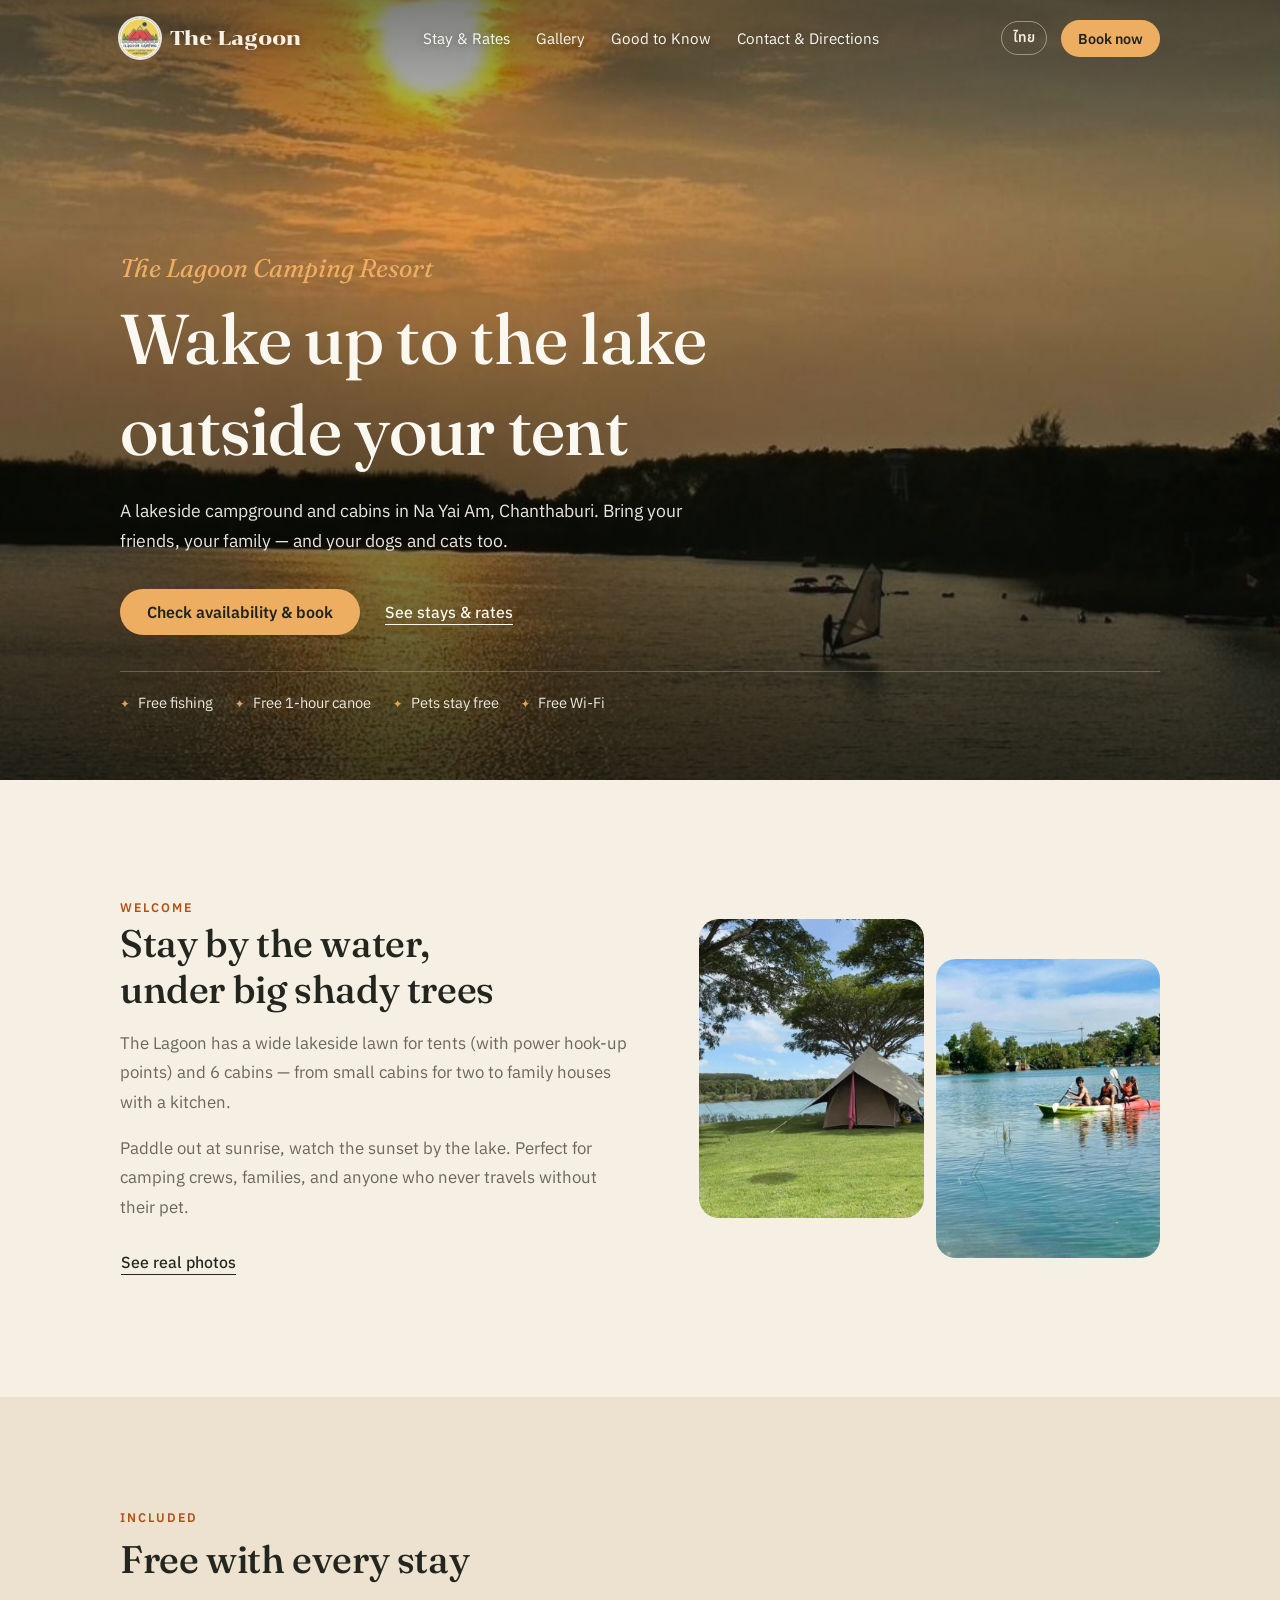
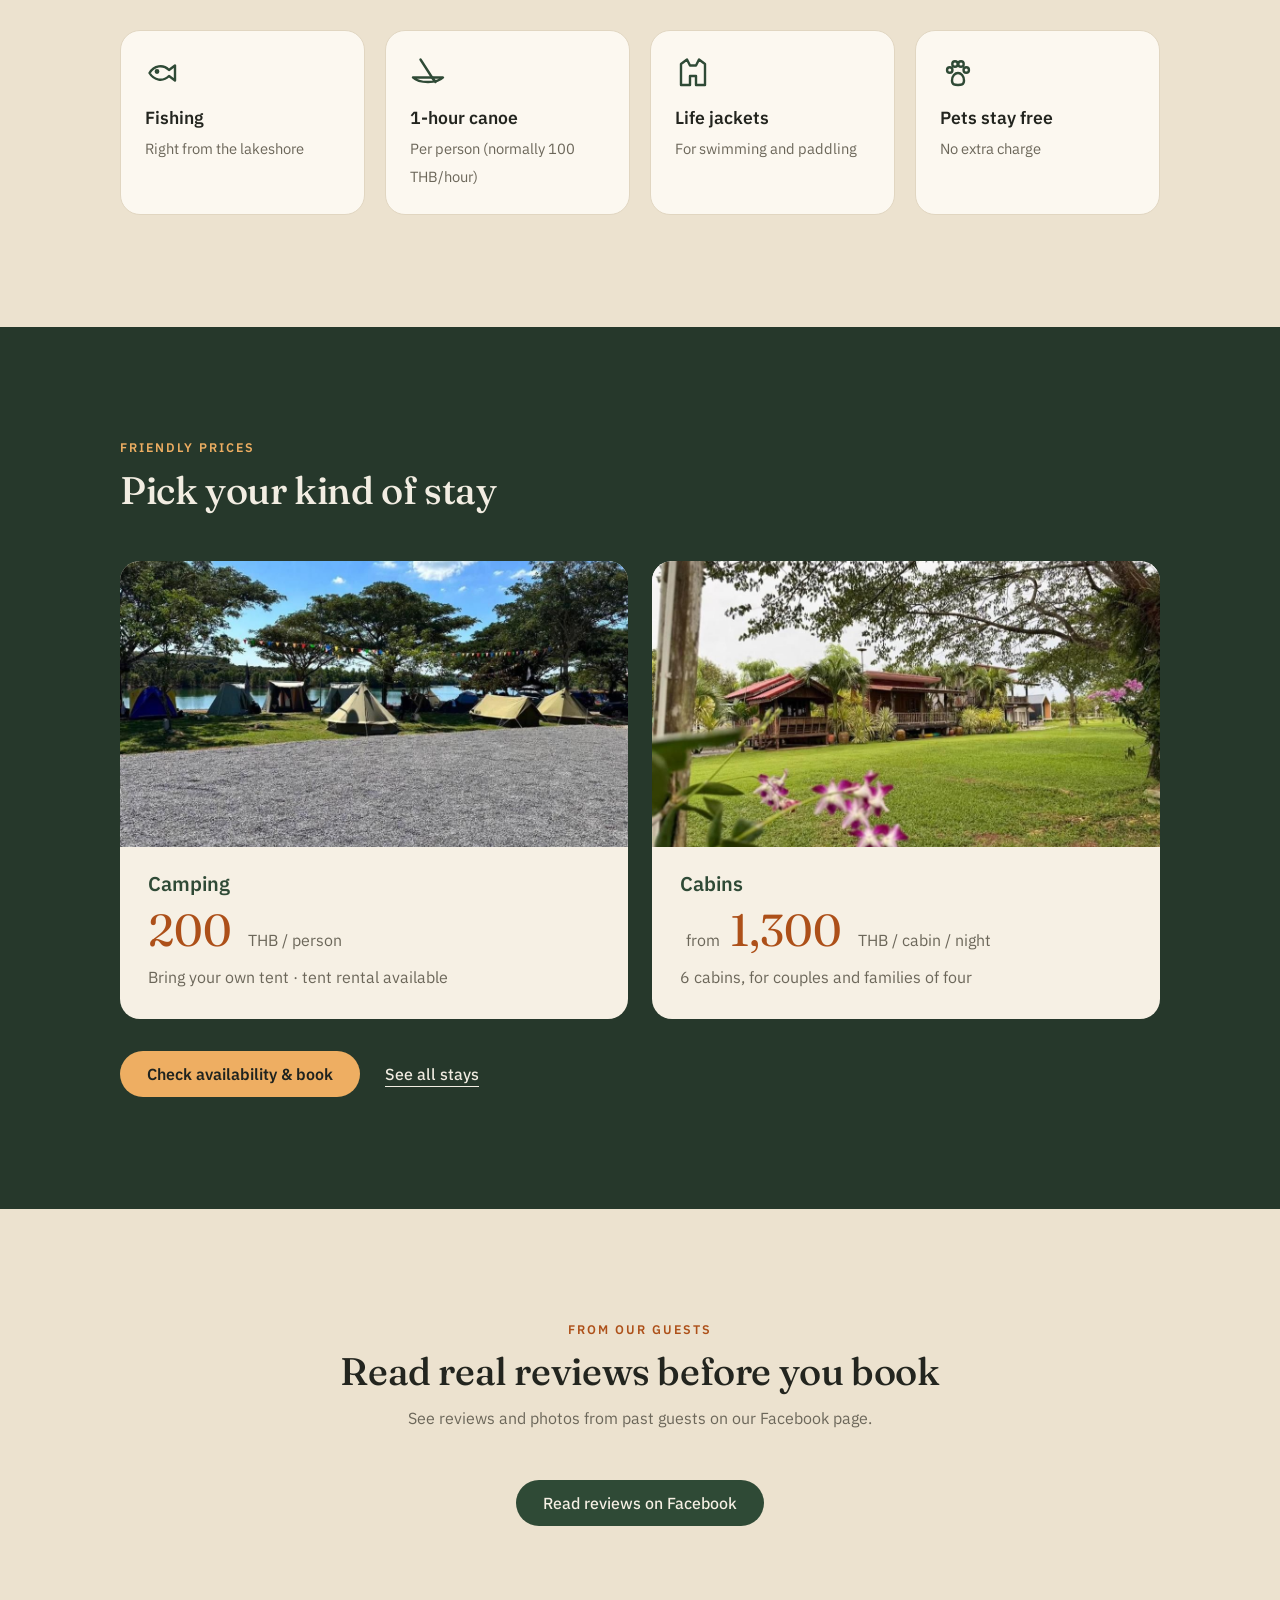
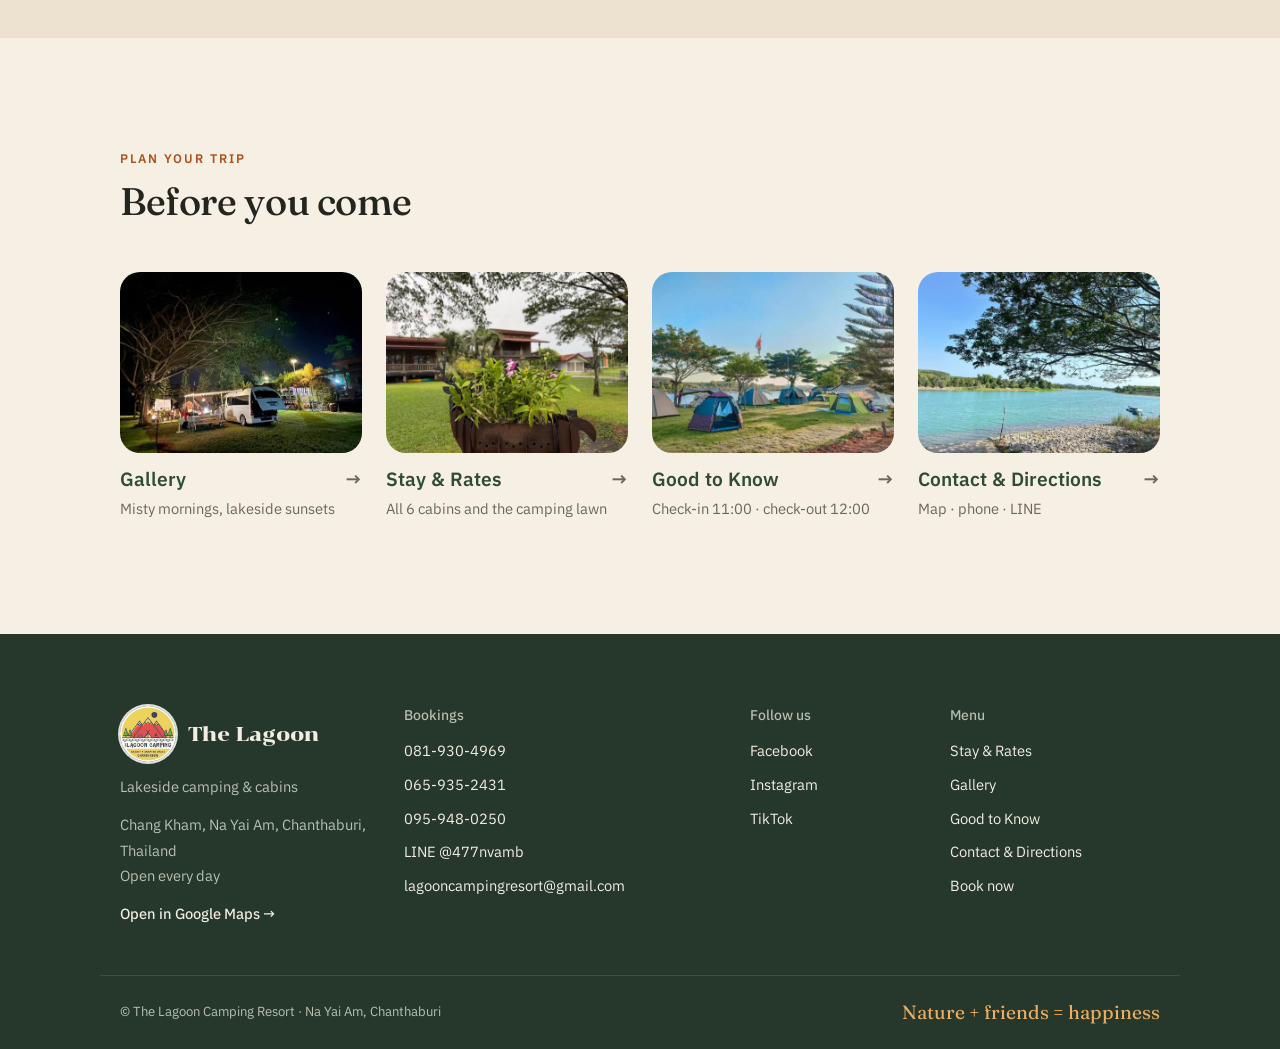
==== en/index.html @ 0f50bb4e "หน้าภาษาอังกฤษครบ 6 หน้า, sitemap/robots, แก้เมนูจอเล็ก, แก้ลิงก์ #ส่วน, คู่มือ CLAUDE.md/README Co-" ====
<!doctype html>
<html lang="en">
<head>
  <meta charset="utf-8">
  <meta name="viewport" content="width=device-width, initial-scale=1">
  <title>The Lagoon Camping Resort | Lakeside Camping &amp; Cabins in Chanthaburi, Thailand</title>
  <meta name="description" content="Lakeside campground and cabins in Na Yai Am, Chanthaburi. Free fishing and canoeing, pet-friendly. Book online or call +66 81 930 4969.">
  <link rel="alternate" hreflang="th" href="https://lagooncamping.github.io/">
  <link rel="alternate" hreflang="en" href="https://lagooncamping.github.io/en/">
  <link rel="alternate" hreflang="x-default" href="https://lagooncamping.github.io/">
  <meta property="og:title" content="The Lagoon Camping Resort">
  <meta property="og:description" content="Lakeside camping & cabins in Na Yai Am, Chanthaburi, Thailand">
  <meta property="og:image" content="https://lagooncamping.github.io/img/sunset.jpg">
  <meta property="og:type" content="website">
  <meta property="og:locale" content="en_US">

  <link rel="icon" type="image/png" sizes="32x32" href="../img/favicon-32.png">
  <link rel="icon" type="image/png" sizes="192x192" href="../img/favicon-192.png">
  <link rel="apple-touch-icon" href="../img/apple-touch-icon.png">
  <link rel="preconnect" href="https://fonts.googleapis.com">
  <link rel="preconnect" href="https://fonts.gstatic.com" crossorigin>
  <link rel="stylesheet" href="https://fonts.googleapis.com/css2?family=Anuphan:wght@300;400;500;600&family=Chonburi&family=Fraunces:ital,opsz,wght@0,9..144,400..600;1,9..144,400&display=swap">
  <link rel="stylesheet" href="../css/style.css">
</head>
<body data-page="home" data-root="../">

  <header class="hero">
    <div class="wrap hero-text">
      <p class="hero-name">The Lagoon Camping Resort</p>
      <h1>Wake up to the lake<br>outside your tent</h1>
      <p class="lead">A lakeside campground and cabins in Na Yai Am, Chanthaburi. Bring your friends, your family — and your dogs and cats too.</p>
      <div class="btns">
        <a class="btn btn-sun" href="booking.html">Check availability &amp; book</a>
        <a class="btn btn-ghost" href="rooms.html">See stays &amp; rates</a>
      </div>
      <ul class="hero-facts">
        <li>Free fishing</li>
        <li>Free 1-hour canoe</li>
        <li>Pets stay free</li>
        <li>Free Wi‑Fi</li>
      </ul>
    </div>
  </header>

  <main>
    <section aria-labelledby="intro-h">
      <div class="wrap intro-grid">
        <div>
          <span class="eyebrow">Welcome</span>
          <h2 id="intro-h">Stay by the water, under big shady trees</h2>
          <p>The Lagoon has a wide lakeside lawn for tents (with power hook-up points) and 6 cabins — from small cabins for two to family houses with a kitchen.</p>
          <p>Paddle out at sunrise, watch the sunset by the lake. Perfect for camping crews, families, and anyone who never travels without their pet.</p>
          <div class="btns"><a class="btn btn-ghost" href="gallery.html">See real photos</a></div>
        </div>
        <div class="intro-photos">
          <img src="../img/bell-tent.jpg" alt="A tent under a big tree by the lake" loading="lazy">
          <img src="../img/kayak.jpg" alt="Canoeing on the lake" loading="lazy">
        </div>
      </div>
    </section>

    <section class="band" aria-labelledby="free-h">
      <div class="wrap">
        <div class="head">
          <span class="eyebrow">Included</span>
          <h2 id="free-h">Free with every stay</h2>
        </div>
        <div class="free-items">
          <div class="item">
            <svg viewBox="0 0 24 24" fill="none" stroke="currentColor" stroke-width="1.6" stroke-linecap="round" stroke-linejoin="round" aria-hidden="true"><path d="M3 12c3-5 9-6 13-2l4-3v10l-4-3c-4 4-10 3-13-2z"/><circle cx="8" cy="11" r=".8"/></svg>
            <strong>Fishing</strong><span>Right from the lakeshore</span>
          </div>
          <div class="item">
            <svg viewBox="0 0 24 24" fill="none" stroke="currentColor" stroke-width="1.6" stroke-linecap="round" stroke-linejoin="round" aria-hidden="true"><path d="M2 15c4 4 16 4 20 0z"/><path d="M7 3l9 14M15 15l2 3"/></svg>
            <strong>1-hour canoe</strong><span>Per person (normally 100 THB/hour)</span>
          </div>
          <div class="item">
            <svg viewBox="0 0 24 24" fill="none" stroke="currentColor" stroke-width="1.6" stroke-linecap="round" stroke-linejoin="round" aria-hidden="true"><path d="M8 3L4 6v14h6v-6h4v6h6V6l-4-3-2 4h-4z"/></svg>
            <strong>Life jackets</strong><span>For swimming and paddling</span>
          </div>
          <div class="item">
            <svg viewBox="0 0 24 24" fill="none" stroke="currentColor" stroke-width="1.6" stroke-linecap="round" stroke-linejoin="round" aria-hidden="true"><circle cx="6.5" cy="10" r="1.8"/><circle cx="10" cy="6" r="1.8"/><circle cx="14" cy="6" r="1.8"/><circle cx="17.5" cy="10" r="1.8"/><path d="M8 17c0-3 2-5 4-5s4 2 4 5-2 3-4 3-4 0-4-3z"/></svg>
            <strong>Pets stay free</strong><span>No extra charge</span>
          </div>
        </div>
      </div>
    </section>

    <section class="rates" aria-labelledby="rates-h">
      <div class="wrap">
        <div class="head">
          <span class="eyebrow">Friendly prices</span>
          <h2 id="rates-h">Pick your kind of stay</h2>
        </div>
        <div class="rate-cards">
          <a class="rate-card" href="rooms.html#camping">
            <img src="../img/tent-field.jpg" alt="Lakeside camping lawn" loading="lazy">
            <div>
              <h3>Camping</h3>
              <p class="baht"><span data-fill="camping">200</span> <small>THB / person</small></p>
              <p>Bring your own tent · tent rental available</p>
            </div>
          </a>
          <a class="rate-card" href="rooms.html#houses">
            <img src="../img/houses.jpg" alt="Wooden cabins on a lawn" loading="lazy">
            <div>
              <h3>Cabins</h3>
              <p class="baht"><small>from</small> <span data-fill="from">1,300</span> <small>THB / cabin / night</small></p>
              <p>6 cabins, for couples and families of four</p>
            </div>
          </a>
        </div>
        <div class="btns">
          <a class="btn btn-sun" href="booking.html">Check availability &amp; book</a>
          <a class="btn btn-ghost" href="rooms.html">See all stays</a>
        </div>
      </div>
    </section>

    <section class="reviews band" aria-labelledby="reviews-h">
      <div class="wrap">
        <div class="head">
          <span class="eyebrow">From our guests</span>
          <h2 id="reviews-h">Read real reviews before you book</h2>
          <p>See reviews and photos from past guests on our Facebook page.</p>
        </div>
        <div class="btns">
          <a class="btn btn-primary" href="https://www.facebook.com/TheLagoonCampingResort/reviews" target="_blank" rel="noopener">Read reviews on Facebook</a>
        </div>
      </div>
    </section>

    <section aria-labelledby="explore-h">
      <div class="wrap">
        <div class="head">
          <span class="eyebrow">Plan your trip</span>
          <h2 id="explore-h">Before you come</h2>
        </div>
        <div class="teasers">
          <a class="teaser" href="gallery.html">
            <img src="../img/night.jpg" alt="The campground lit up at night" loading="lazy">
            <h3>Gallery</h3>
            <p>Misty mornings, lakeside sunsets</p>
          </a>
          <a class="teaser" href="rooms.html">
            <img src="../img/house-orchid.jpg" alt="A wooden cabin" loading="lazy">
            <h3>Stay &amp; Rates</h3>
            <p>All 6 cabins and the camping lawn</p>
          </a>
          <a class="teaser" href="stay.html">
            <img src="../img/tents-lawn.jpg" alt="Tents on the lawn in the morning" loading="lazy">
            <h3>Good to Know</h3>
            <p>Check-in <span data-fill="checkin">11:00</span> · check-out <span data-fill="checkout">12:00</span></p>
          </a>
          <a class="teaser" href="contact.html">
            <img src="../img/lake-view.jpg" alt="Blue lake view under the trees" loading="lazy">
            <h3>Contact &amp; Directions</h3>
            <p>Map · phone · LINE</p>
          </a>
        </div>
      </div>
    </section>
  </main>

  <script src="../js/data.js"></script>
  <script src="../js/layout.js"></script>
</body>
</html>
---- css/style.css ----
/* =========================================================
   The Lagoon Camping Resort — สไตล์หลัก (โทนอบอุ่น ธรรมชาติ)
   สีทั้งหมดอยู่ใน :root ด้านล่าง แก้ที่นี่ที่เดียวเปลี่ยนทั้งเว็บ
   ========================================================= */

:root {
  --bg: #f6f0e4;        /* ครีมผ้าเต็นท์ */
  --surface: #fcf8f0;   /* พื้นการ์ด */
  --sand: #ece2cf;      /* พื้นแถบสลับ สีทราย */
  --ink: #23251f;       /* ตัวหนังสือหลัก */
  --muted: #6c675a;     /* ตัวหนังสือรอง */
  --line: #e1d6c1;      /* เส้นแบ่ง */
  --forest: #2f4a36;    /* เขียวป่า: ลิงก์ ปุ่มหลัก */
  --wood: #7b5a3c;      /* น้ำตาลไม้ */
  --plate: #26382b;     /* พื้นท้ายเว็บ/แถบราคา */
  --plate-ink: #f2ede2;
  --plate-muted: #b7c0b1;
  --plate-line: #3b5041;
  --sun: #eeae62;       /* ส้มพระอาทิตย์ตก: ปุ่มจอง */
  --clay: #ad5019;      /* ส้มดินเผา: ตัวเลขราคา หัวข้อเล็ก */
  --nav-bg: #213a2b;
  --nav-ink: #f6efe2;
  --radius: 20px;

  --font: "Anuphan", "IBM Plex Sans Thai", system-ui, -apple-system, "Segoe UI", sans-serif;
  --font-display: "Chonburi", "Anuphan", serif;
  color-scheme: light;
}
/* หน้าภาษาอังกฤษ: หัวข้อใช้ฟอนต์ Fraunces (serif อบอุ่น) */
:root:lang(en) { --font-display: "Fraunces", Georgia, serif; }

@media (prefers-color-scheme: dark) {
  :root {
    --bg: #141613;
    --surface: #1c1f1b;
    --sand: #191c18;
    --ink: #ece8df;
    --muted: #a8a596;
    --line: #2f332d;
    --forest: #a3c6a1;
    --wood: #c9a27c;
    --plate: #1c1f1b;
    --plate-ink: #ece8df;
    --plate-muted: #a8a596;
    --plate-line: #2f332d;
    --clay: #eb9a5c;
    --nav-bg: #10130f;
    --nav-ink: #ece8df;
    color-scheme: dark;
  }
}

/* ---------- พื้นฐาน ---------- */
* { box-sizing: border-box; }
[hidden] { display: none !important; }
html { scroll-behavior: smooth; scroll-padding-top: 72px; }
body {
  margin: 0;
  background: var(--bg);
  color: var(--ink);
  font-family: var(--font);
  font-size: 16px;
  line-height: 1.75;
  -webkit-font-smoothing: antialiased;
}
img { max-width: 100%; }
a { color: var(--forest); }
:focus-visible { outline: 2px solid var(--forest); outline-offset: 3px; border-radius: 2px; }
.wrap { max-width: 1080px; margin: 0 auto; padding-inline: 20px; }

h1, h2, h3 { line-height: 1.3; text-wrap: balance; margin: 0; font-weight: 500; }
h1, h2 { font-family: var(--font-display); font-weight: 400; line-height: 1.4; }
h2 { font-size: clamp(1.6rem, 4vw, 2.4rem); }
:lang(en) h1, :lang(en) h2 { font-weight: 500; line-height: 1.2; letter-spacing: -.01em; }
section { padding-block: clamp(64px, 10vw, 112px); }
main > section + section { border-top: 1px solid var(--line); }
main > .band + section, main > section + .band { border-top: 0; }

.eyebrow { font-family: var(--font-display); font-size: clamp(1.1rem, 2.4vw, 1.3rem); line-height: 1.4; color: var(--clay); }
/* ภาษาอังกฤษ: หัวข้อเล็กตัวพิมพ์ใหญ่ยืดระยะ (ภาษาไทยห้ามยืด สระจะลอย) */
.eyebrow:lang(en) { font-family: var(--font); font-size: .78rem; font-weight: 600; letter-spacing: .16em; text-transform: uppercase; }
.nw { white-space: nowrap; }
.head { display: flex; flex-direction: column; gap: 10px; margin-bottom: 48px; max-width: 660px; }
.head p { color: var(--muted); margin: 0; }

/* ---------- ปุ่ม ---------- */
.btns { display: flex; flex-wrap: wrap; gap: 12px 24px; align-items: center; }
.btn {
  display: inline-flex; align-items: center; gap: 8px;
  padding: 12px 26px; border-radius: 999px;
  font: 500 1rem var(--font); text-decoration: none;
  border: 1px solid transparent; cursor: pointer; transition: opacity .2s;
}
.btn-primary { background: var(--forest); color: var(--bg); }
.btn-primary:hover { opacity: .88; }
.btn-sun { background: var(--sun); color: #1f231f; font-weight: 600; }
.btn-ghost { padding-inline: 0; color: var(--ink); text-decoration: underline; text-underline-offset: 6px; text-decoration-thickness: 1px; }
.btn-small { padding: 8px 16px; font-size: .9rem; }

/* ---------- เมนูด้านบน (สร้างโดย js/layout.js) ---------- */
.nav { position: sticky; top: 0; z-index: 10; background: var(--nav-bg); color: var(--nav-ink); transition: transform .25s ease; }
.nav :focus-visible { outline-color: var(--nav-ink); }
.nav.is-hidden { transform: translateY(-100%); }
.nav .wrap { display: flex; align-items: center; justify-content: space-between; gap: 16px; padding-block: 12px; }
.brand { font-family: "Chonburi", serif; font-size: 1.25rem; text-decoration: none; color: var(--ink); display: inline-flex; align-items: center; gap: 10px; }
.brand::before {
  content: ""; flex: none; width: 40px; height: 40px; border-radius: 50%;
  background: url(../img/favicon-192.png) center / cover no-repeat;
  box-shadow: 0 0 0 2px rgba(255, 255, 255, .85);
}
.nav .brand { color: var(--nav-ink); }
.nav ul { display: flex; gap: 26px; list-style: none; margin: 0; padding: 0; }
.nav ul a { text-decoration: none; color: color-mix(in srgb, var(--nav-ink) 80%, transparent); font-size: .95rem; white-space: nowrap; }
.nav ul a:hover { color: var(--nav-ink); }
.nav ul a[aria-current="page"] { color: var(--nav-ink); text-decoration: underline 2px var(--sun); text-underline-offset: 8px; }
.nav-end { display: flex; align-items: center; gap: 14px; }
.nav .btn-primary { background: var(--sun); color: #1f231f; font-weight: 600; }
.lang {
  color: var(--nav-ink); text-decoration: none; font-size: .85rem; font-weight: 600;
  border: 1px solid color-mix(in srgb, var(--nav-ink) 45%, transparent); border-radius: 999px; padding: 4px 11px;
}
.lang:hover { background: color-mix(in srgb, var(--nav-ink) 14%, transparent); }

/* หน้าแรก: เมนูโปร่งใสลอยบนรูปปก */
.nav-over { position: fixed; left: 0; right: 0; background: transparent; transition: transform .25s ease, background-color .3s ease, box-shadow .3s ease; }
.nav-over .wrap { padding-block: 18px; transition: padding .3s ease; }
.nav-over.is-solid { background: var(--nav-bg); box-shadow: 0 2px 16px rgba(0,0,0,.18); }
.nav-over.is-solid .wrap { padding-block: 12px; }
.nav-over:not(.is-solid) .brand, .nav-over:not(.is-solid) ul a { text-shadow: 0 1px 8px rgba(0,0,0,.4); }
.nav-over:not(.is-solid) ul a { color: #fbf8f1; }

/* มือถือ: เมนูย้ายลงแถวที่สอง เลื่อนซ้าย-ขวาได้ */
@media (max-width: 900px) {
  .nav .wrap { flex-wrap: wrap; row-gap: 0; padding-block: 8px 2px; }
  .nav-over .wrap, .nav-over.is-solid .wrap { padding-block: 8px 2px; }
  .nav .btn-small { padding: 6px 14px; }
  .nav ul { order: 3; width: 100%; gap: 18px; overflow-x: auto; scrollbar-width: none; padding-block: 4px 6px; }
  .nav ul::-webkit-scrollbar { display: none; }
  .nav ul a { font-size: .88rem; }
}
/* จอเล็ก: ย่อโลโก้/ปุ่ม ให้ชื่อ + ปุ่มภาษา + ปุ่มจอง อยู่แถวเดียวกัน */
@media (max-width: 420px) {
  .nav .wrap { column-gap: 8px; }
  .nav .brand { font-size: 1.05rem; gap: 8px; }
  .nav .brand::before { width: 32px; height: 32px; }
  .nav-end { gap: 8px; margin-left: auto; }
  .nav .btn-small { padding: 6px 12px; font-size: .85rem; }
  .lang { padding: 3px 9px; font-size: .8rem; }
}

/* ---------- ปุ่มติดต่อลอย (มือถือเท่านั้น) ---------- */
.fab { display: none; }
@media (max-width: 720px) {
  .fab {
    position: fixed; right: 14px; bottom: calc(14px + env(safe-area-inset-bottom)); z-index: 15;
    display: flex; gap: 8px;
  }
  .fab a {
    display: inline-flex; align-items: center; gap: 6px; padding: 10px 16px; border-radius: 999px;
    background: var(--forest); color: var(--bg); text-decoration: none; font-weight: 600; font-size: .92rem;
    box-shadow: 0 6px 20px rgba(0,0,0,.22);
  }
  .fab .fab-line { background: #06c755; color: #fff; }
  .fab svg { width: 18px; height: 18px; }
  .site-footer { padding-bottom: 72px; }
}

/* ---------- ภาพปก ---------- */
.hero {
  position: relative; overflow: hidden;
  min-height: min(90svh, 780px);
  display: flex; align-items: flex-end;
  background: #1a1a14 url(../img/sunset.jpg) center 40% / cover no-repeat;
  color: #fbf8f1;
}
.hero::before {
  content: ""; position: absolute; inset: 0;
  background:
    linear-gradient(to bottom, rgba(12,14,10,.55), rgba(12,14,10,0) 28%),
    linear-gradient(to top, rgba(12,14,10,.78), rgba(12,14,10,.2) 60%, rgba(12,14,10,0));
}
.hero-text { position: relative; z-index: 2; width: 100%; padding-block: 140px 64px; }
.hero-name { margin: 0 0 6px; font-family: var(--font-display); font-size: clamp(1.2rem, 3vw, 1.6rem); color: var(--sun); line-height: 1.4; }
.hero-name:lang(en), :lang(en) .hero-name { font-style: italic; }
.hero h1 { font-size: clamp(2.2rem, 7vw, 4.4rem); line-height: 1.3; color: #fbf8f1; }
.hero .lead { font-size: 1.1rem; margin: 20px 0 32px; max-width: 34em; opacity: .93; }
.hero .btn-ghost { color: #fbf8f1; }
/* แถบจุดเด่นใต้ปุ่ม */
.hero-facts { display: flex; flex-wrap: wrap; gap: 6px 22px; list-style: none; margin: 36px 0 0; padding: 18px 0 0; border-top: 1px solid rgba(255,255,255,.25); font-size: .92rem; opacity: .92; }
.hero-facts li::before { content: "✦"; color: var(--sun); margin-right: 8px; font-size: .8em; }

/* ---------- แนะนำสั้นๆ (หน้าแรก) ---------- */
.intro-grid { display: grid; grid-template-columns: 1.1fr 1fr; gap: clamp(32px, 6vw, 72px); align-items: center; }
@media (max-width: 820px) { .intro-grid { grid-template-columns: 1fr; } }
.intro-grid p { color: var(--muted); font-size: 1.05rem; }
.intro-photos { display: grid; grid-template-columns: 1fr 1fr; gap: 12px; }
.intro-photos img { width: 100%; aspect-ratio: 3 / 4; object-fit: cover; border-radius: var(--radius); display: block; }
.intro-photos img:last-child { margin-top: 40px; }

/* ---------- ของฟรี / กิจกรรม ---------- */
.free-items { display: grid; grid-template-columns: repeat(4, 1fr); gap: 20px; }
@media (max-width: 900px) { .free-items { grid-template-columns: repeat(2, 1fr); gap: 16px; } }
@media (max-width: 420px) { .free-items { gap: 10px; } .item { padding: 16px; } .item svg { width: 30px; height: 30px; } .item strong { font-size: 1rem; } }
.item { min-width: 0; padding: 24px; background: var(--surface); border: 1px solid var(--line); border-radius: var(--radius); }
.item svg { display: block; width: 36px; height: 36px; margin-bottom: 12px; color: var(--forest); }
.item strong { display: block; font-weight: 600; font-size: 1.1rem; }
.item span { color: var(--muted); font-size: .92rem; }

/* แถบพื้นสีทราย */
.band { background: var(--sand); }

/* ---------- ราคาแบบย่อ (แถบสีเขียว) ---------- */
.rates { background: var(--plate); color: var(--plate-ink); }
.rates .eyebrow { color: var(--sun); }
.rates h2 { color: var(--plate-ink); }
.rate-cards { display: grid; grid-template-columns: repeat(2, 1fr); gap: 24px; }
@media (max-width: 720px) { .rate-cards { grid-template-columns: 1fr; } }
.rate-card { display: flex; flex-direction: column; min-width: 0; overflow: hidden; background: var(--bg); color: var(--ink); border-radius: var(--radius); text-decoration: none; }
.rate-card img { width: 100%; aspect-ratio: 16 / 9; object-fit: cover; display: block; transition: opacity .3s; }
.rate-card:hover img { opacity: .9; }
.rate-card div { padding: 24px 28px 28px; }
.rate-card h3 { font-size: 1.25rem; font-weight: 600; color: var(--forest); }
.rate-card .baht { margin: 4px 0; font-family: var(--font-display); font-size: clamp(2.2rem, 5vw, 2.8rem); line-height: 1.3; color: var(--clay); }
.rate-card .baht small { font-family: var(--font); font-size: 1rem; color: var(--muted); }
.rate-card p { margin: 0; color: var(--muted); }
.rates .btns { margin-top: 32px; }
.rates .btn-ghost { color: var(--plate-ink); }

/* ---------- การ์ดลิงก์ ---------- */
.teasers { display: grid; grid-template-columns: repeat(4, 1fr); gap: 40px 24px; }
@media (max-width: 900px) { .teasers { grid-template-columns: repeat(2, 1fr); } }
@media (max-width: 540px) { .teasers { grid-template-columns: 1fr; } }
.teaser { display: block; min-width: 0; text-decoration: none; color: var(--ink); }
.teaser img { width: 100%; aspect-ratio: 4 / 3; object-fit: cover; border-radius: var(--radius); display: block; margin-bottom: 14px; transition: opacity .3s; }
.teaser:hover img { opacity: .85; }
.teaser h3 { display: flex; justify-content: space-between; gap: 12px; font-size: 1.2rem; font-weight: 600; color: var(--forest); }
.teaser h3::after { content: "→"; color: var(--muted); transition: transform .2s; }
.teaser:hover h3::after { transform: translateX(4px); color: var(--ink); }
.teaser p { margin: 4px 0 0; color: var(--muted); font-size: .92rem; }

/* ---------- รีวิว (ลิงก์ไปหน้ารีวิวจริงบน Facebook) ---------- */
.reviews { text-align: center; }
.reviews .head { margin-inline: auto; align-items: center; }
.reviews .btns { justify-content: center; }
.stars { font-size: 1.6rem; letter-spacing: .2em; color: var(--sun); }

/* ---------- หน้าย่อย ---------- */
.page h1 { font-size: clamp(1.8rem, 5vw, 2.6rem); color: var(--forest); }
.page > section:first-child { padding-top: clamp(40px, 7vw, 72px); }
.next {
  display: flex; flex-wrap: wrap; align-items: center; justify-content: space-between; gap: 16px 24px;
  margin-top: 64px; padding-top: 32px; border-top: 1px solid var(--line);
}
.next p { margin: 0; color: var(--muted); }

/* ---------- ที่พัก & ราคา ---------- */
.camp { display: grid; grid-template-columns: 1fr 1fr; gap: clamp(28px, 5vw, 56px); align-items: center; }
@media (max-width: 820px) { .camp { grid-template-columns: 1fr; } }
.camp img { width: 100%; aspect-ratio: 4 / 3; object-fit: cover; border-radius: var(--radius); display: block; }
.board h2, .board h3 { font-family: var(--font-display); font-size: 1.45rem; font-weight: 400; color: var(--forest); margin-bottom: 2px; }
.board .sub { color: var(--muted); font-size: .92rem; margin: 0 0 12px; }
.row { display: grid; grid-template-columns: 1fr auto; gap: 2px 16px; padding-block: 16px; border-top: 1px solid var(--line); }
.row .name { font-weight: 500; }
.row .detail { grid-column: 1 / -1; color: var(--muted); font-size: .9rem; }
.baht { font-variant-numeric: tabular-nums; white-space: nowrap; color: var(--clay); }
.row .baht { font-size: 1.2rem; font-weight: 600; }
.baht small { color: var(--muted); font-size: .8rem; font-weight: 400; margin-left: 6px; }

.rooms { display: grid; grid-template-columns: repeat(auto-fill, minmax(290px, 1fr)); gap: 40px 24px; }
.room { display: flex; flex-direction: column; min-width: 0; background: var(--surface); border: 1px solid var(--line); border-radius: var(--radius); overflow: hidden; }
.room img { width: 100%; aspect-ratio: 4 / 3; object-fit: cover; display: block; }
.room-body { padding: 20px 22px 22px; display: flex; flex-direction: column; gap: 6px; flex: 1; }
.room h3 { font-size: 1.25rem; font-weight: 600; color: var(--forest); }
.room .meta { display: flex; flex-wrap: wrap; gap: 6px; margin: 2px 0 4px; padding: 0; list-style: none; }
.room .meta li { font-size: .82rem; color: var(--wood); background: color-mix(in srgb, var(--wood) 12%, transparent); padding: 2px 10px; border-radius: 999px; }
.room .count { font-size: .85rem; color: var(--muted); margin: 0; }
.room .price { margin: auto 0 0; padding-top: 12px; display: flex; justify-content: space-between; align-items: baseline; gap: 12px; flex-wrap: wrap; }
.room .price .baht { font-family: var(--font-display); font-size: 1.7rem; }
.note { margin-top: 40px; font-size: .9rem; color: var(--muted); border-left: 2px solid var(--forest); padding-left: 16px; }

/* ---------- แกลเลอรี ---------- */
.gallery { display: grid; grid-template-columns: repeat(4, 1fr); grid-auto-rows: 200px; gap: 12px; }
.gallery figure { margin: 0; position: relative; overflow: hidden; border-radius: var(--radius); min-width: 0; }
.gallery img { width: 100%; height: 100%; object-fit: cover; display: block; transition: transform .8s ease; }
.gallery figure:hover img { transform: scale(1.03); }
.gallery figcaption { position: absolute; inset: auto 0 0 0; padding: 28px 12px 10px; background: linear-gradient(to top, rgba(0,0,0,.55), transparent); color: #fff; font-size: .82rem; pointer-events: none; }
.gallery .big { grid-column: span 2; grid-row: span 2; }
.gallery .wide { grid-column: span 2; }
@media (max-width: 720px) { .gallery { grid-template-columns: repeat(2, 1fr); grid-auto-rows: 150px; } }

/* ---------- ข้อมูลเข้าพัก ---------- */
.stay-grid { display: grid; grid-template-columns: repeat(auto-fit, minmax(240px, 1fr)); gap: 48px; }
.stay-grid > div { min-width: 0; }
.label { font-size: .88rem; font-weight: 500; color: var(--muted); margin-bottom: 16px; font-family: var(--font); }
.ticks { list-style: none; margin: 0; padding: 0; }
.ticks li { padding-block: 10px; border-bottom: 1px solid var(--line); }
.ticks li:first-child { padding-top: 0; }
.times { display: grid; grid-template-columns: auto 1fr; gap: 10px 20px; align-items: baseline; margin: 0; }
.times dt { font-family: var(--font-display); font-size: 1.6rem; font-variant-numeric: tabular-nums; color: var(--forest); }
.times dd { margin: 0; color: var(--muted); }

/* FAQ: กดเปิด-ปิดได้ */
.faq { max-width: 760px; }
.faq details { border-bottom: 1px solid var(--line); }
.faq summary {
  list-style: none; cursor: pointer; padding: 18px 40px 18px 0; position: relative;
  font-weight: 500; font-size: 1.05rem;
}
.faq summary::-webkit-details-marker { display: none; }
.faq summary::after {
  content: "+"; position: absolute; right: 4px; top: 50%; transform: translateY(-50%);
  font-size: 1.5rem; color: var(--clay); transition: transform .2s;
}
.faq details[open] summary::after { transform: translateY(-50%) rotate(45deg); }
.faq details p { margin: 0 0 20px; color: var(--muted); }

/* ---------- ติดต่อ ---------- */
.contact-grid { display: grid; grid-template-columns: 1fr 1fr; gap: 64px; }
@media (max-width: 820px) { .contact-grid { grid-template-columns: 1fr; gap: 48px; } }
.card { min-width: 0; }
.phones { list-style: none; margin: 0 0 32px; padding: 0; display: grid; gap: 8px; }
.phones li { display: flex; justify-content: space-between; align-items: center; gap: 12px; flex-wrap: wrap; }
.phones a { font-size: 1.5rem; text-decoration: none; color: var(--ink); font-variant-numeric: tabular-nums; }
.phones a:hover { color: var(--forest); }
.copy { font: .82rem var(--font); border: 1px solid var(--line); background: transparent; color: var(--muted); padding: 4px 12px; border-radius: 4px; cursor: pointer; }
.copy:hover { color: var(--ink); border-color: var(--ink); }
.socials { display: grid; }
.socials a { display: flex; justify-content: space-between; gap: 12px; text-decoration: none; color: var(--ink); padding: 12px 0; border-top: 1px solid var(--line); overflow-wrap: anywhere; }
.socials a:hover span:first-child { color: var(--forest); }
.socials a span:last-child { color: var(--muted); font-size: .9rem; text-align: right; }
.address { font-size: 1.3rem; margin: 0 0 20px; }
.map-embed { width: 100%; aspect-ratio: 4 / 3; border: 0; border-radius: var(--radius); display: block; margin-bottom: 20px; background: var(--sand); }
.hint { color: var(--muted); font-size: .9rem; margin-top: 20px; }

/* ---------- ภาพขยาย (js/lightbox.js) ---------- */
.gallery img, .zoom, .slides img { cursor: zoom-in; }
.lightbox { width: 100vw; height: 100dvh; max-width: none; max-height: none; margin: 0; padding: 0; border: 0; background: #0b0d0a; color: #f1ede3; }
.lightbox::backdrop { background: #0b0d0a; }
.lightbox figure { margin: 0; height: 100%; padding: 60px 16px 48px; display: flex; flex-direction: column; align-items: center; justify-content: center; gap: 14px; }
/* รูปต้นฉบับความละเอียดไม่สูง — จำกัดไม่ให้ขยายจนแตก */
.lightbox img { max-width: min(100%, 900px); max-height: min(calc(100dvh - 150px), 640px); object-fit: contain; border-radius: 4px; }
.lightbox figcaption { font-size: .95rem; text-align: center; }
.lb-count { position: absolute; top: 22px; left: 0; right: 0; margin: 0; text-align: center; font-size: .85rem; opacity: .8; pointer-events: none; }
.lightbox button { position: absolute; width: 46px; height: 46px; border: 0; border-radius: 50%; background: rgba(255,255,255,.14); color: #fff; font: inherit; font-size: 1.6rem; line-height: 1; cursor: pointer; }
.lightbox button:hover { background: rgba(255,255,255,.26); }
.lightbox :focus-visible { outline-color: #f1ede3; }
.lb-close { top: 12px; right: 12px; }
.lb-prev, .lb-next { top: 50%; transform: translateY(-50%); }
.lb-prev { left: 12px; }
.lb-next { right: 12px; }
.lightbox.single .lb-prev, .lightbox.single .lb-next { display: none; }
@media (max-width: 600px) { .lightbox figure { padding-bottom: 80px; } .lb-prev, .lb-next { top: auto; bottom: 16px; transform: none; } }
html:has(.lightbox[open]) { overflow: hidden; }

/* ---------- ท้ายเว็บ (สร้างโดย js/layout.js) ---------- */
.site-footer { background: var(--plate); color: var(--plate-muted); font-size: .92rem; padding-top: clamp(48px, 8vw, 72px); }
.site-footer a { color: var(--plate-ink); text-decoration: none; }
.site-footer a:hover { text-decoration: underline; text-underline-offset: 4px; }
.site-footer :focus-visible { outline-color: var(--plate-ink); }
.footer-grid { display: grid; grid-template-columns: 1.2fr 1.5fr .8fr 1fr; gap: 40px 32px; }
.footer-grid > div { min-width: 0; }
.site-footer .brand { color: var(--plate-ink); gap: 12px; margin-bottom: 12px; }
.footer-brand .brand::before { width: 56px; height: 56px; }
.footer-brand p { margin: 0 0 12px; }
.footer-map { font-weight: 500; }
.site-footer h2 { font: 500 .88rem var(--font); color: var(--plate-muted); margin: 0 0 14px; letter-spacing: 0; }
.site-footer ul { list-style: none; margin: 0; padding: 0; display: grid; gap: 8px; }
.site-footer li { overflow-wrap: anywhere; }
.footer-bottom { display: flex; justify-content: space-between; gap: 8px 16px; flex-wrap: wrap; align-items: center; margin-top: 48px; padding-block: 20px; border-top: 1px solid var(--plate-line); font-size: .82rem; }
.slogan { font-family: var(--font-display); font-size: 1.2rem; color: var(--sun); }
@media (max-width: 820px) { .footer-grid { grid-template-columns: 1fr 1fr; } .footer-brand { grid-column: 1 / -1; } }
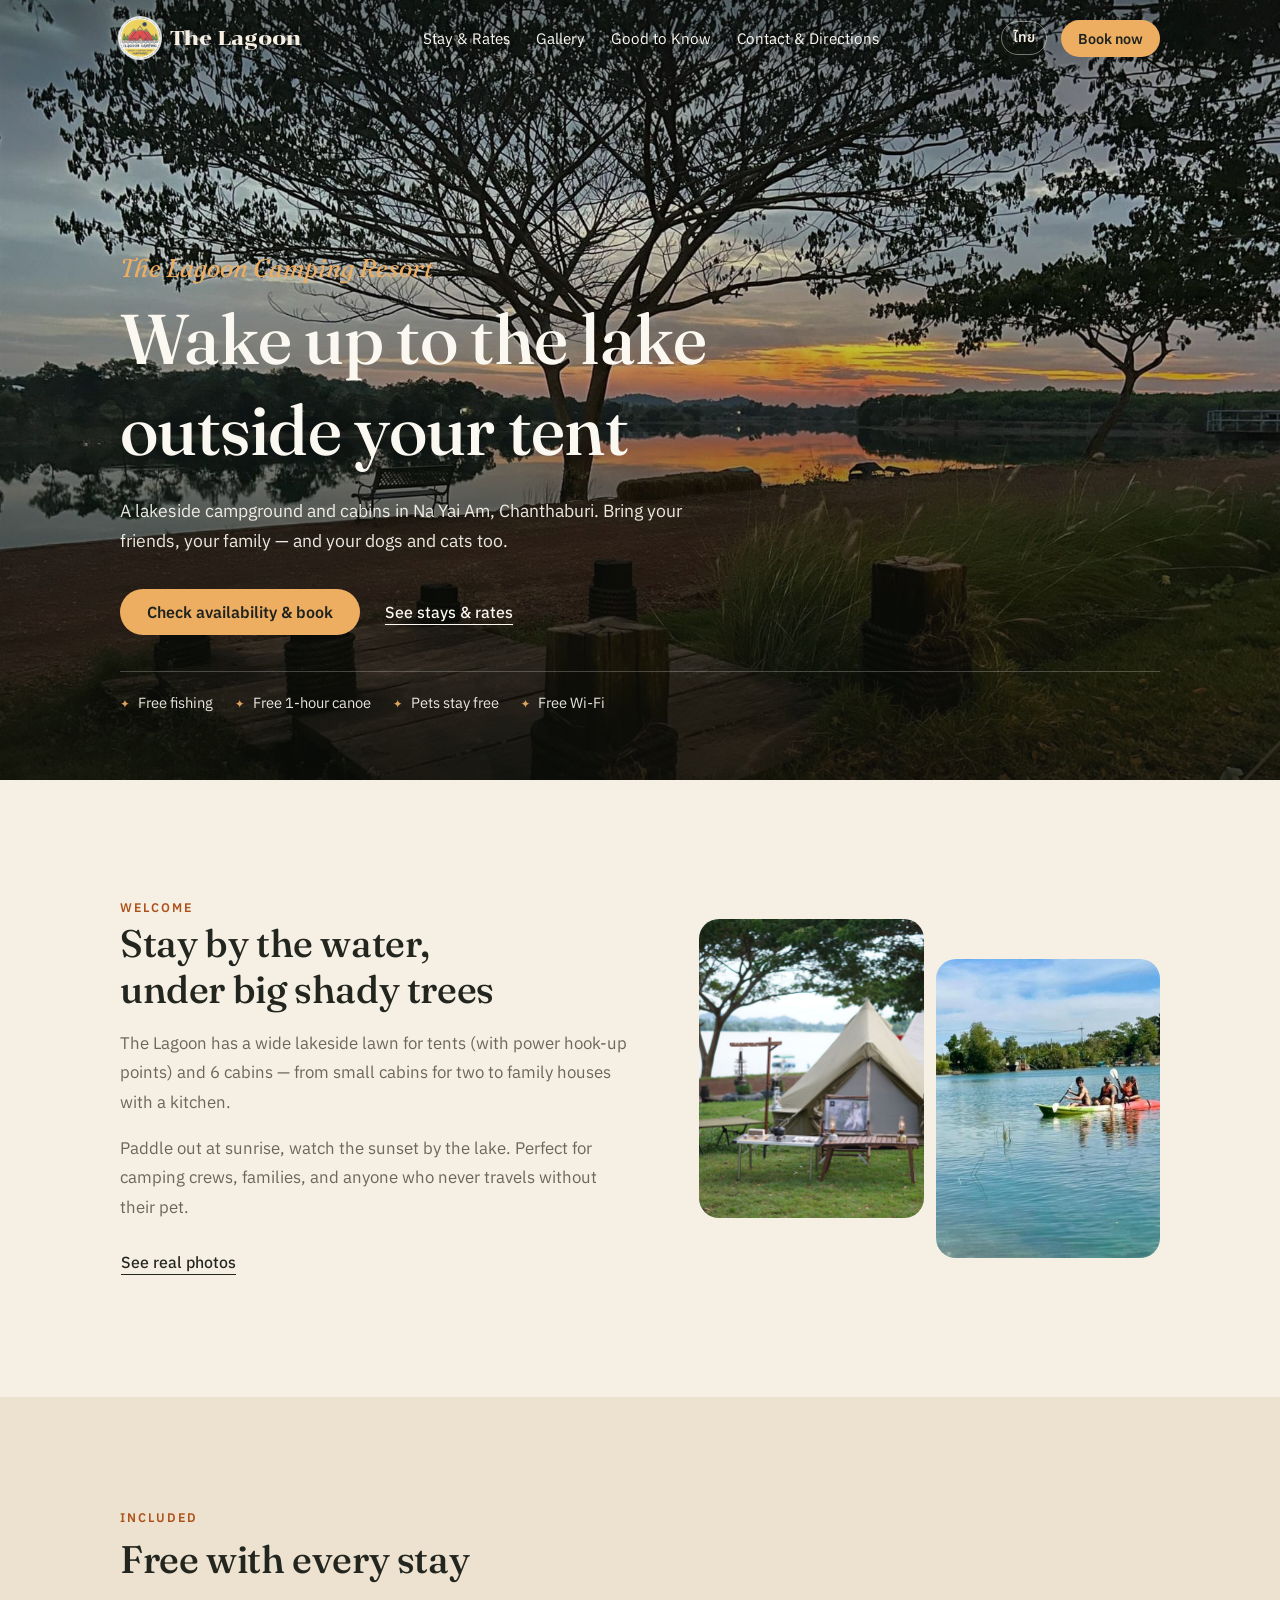
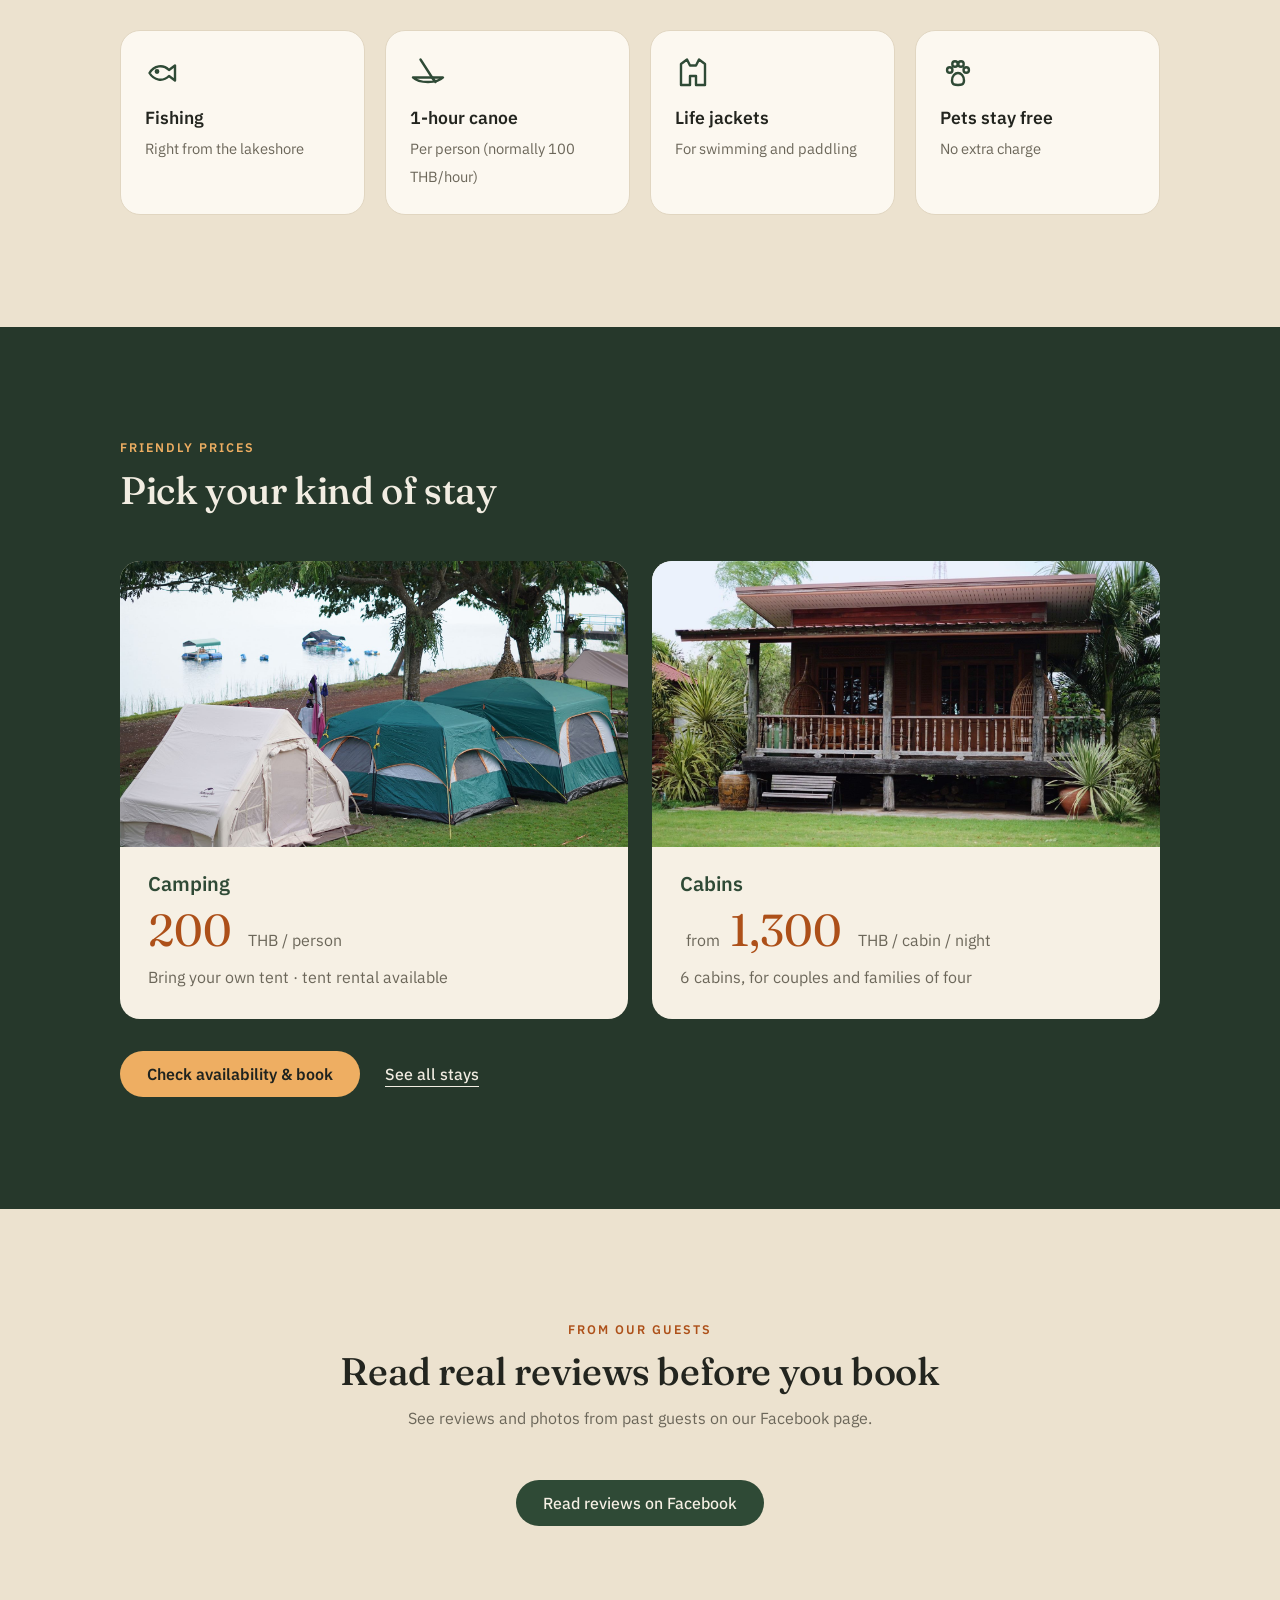
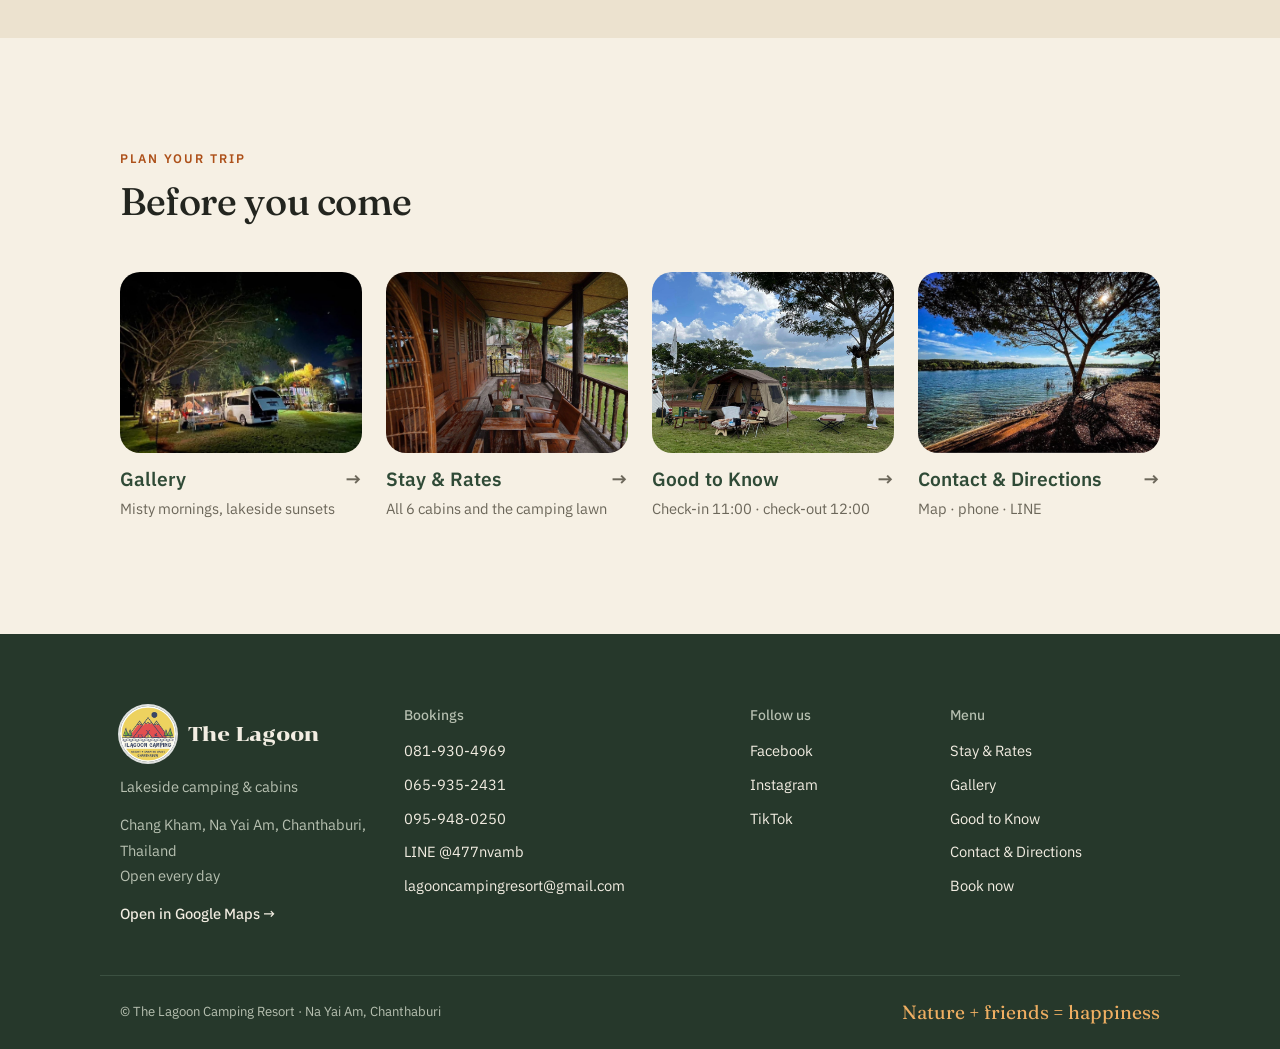
==== commit 0d700040: "ใช้รูปชุดใหม่จากเว็บเดิม (คมขึ้น 6 รูป + ใหม่ 4 รูป), อัปเดตคำบรรยายรูปไทย/อังกฤษ, ขยายภาพได้ใหญ่ขึ้" ====
--- a/en/index.html
+++ b/en/index.html
@@ -53,7 +53,7 @@
           <div class="btns"><a class="btn btn-ghost" href="gallery.html">See real photos</a></div>
         </div>
         <div class="intro-photos">
-          <img src="../img/bell-tent.jpg" alt="A tent under a big tree by the lake" loading="lazy">
+          <img src="../img/bell-tent.jpg" alt="A bell tent with a table and lantern by the lake" loading="lazy">
           <img src="../img/kayak.jpg" alt="Canoeing on the lake" loading="lazy">
         </div>
       </div>
@@ -102,7 +102,7 @@
             </div>
           </a>
           <a class="rate-card" href="rooms.html#houses">
-            <img src="../img/houses.jpg" alt="Wooden cabins on a lawn" loading="lazy">
+            <img src="../img/houses.jpg" alt="Raised wooden cabins in a garden" loading="lazy">
             <div>
               <h3>Cabins</h3>
               <p class="baht"><small>from</small> <span data-fill="from">1,300</span> <small>THB / cabin / night</small></p>
@@ -143,17 +143,17 @@
             <p>Misty mornings, lakeside sunsets</p>
           </a>
           <a class="teaser" href="rooms.html">
-            <img src="../img/house-orchid.jpg" alt="A wooden cabin" loading="lazy">
+            <img src="../img/house-veranda.jpg" alt="A wooden cabin veranda overlooking the lawn" loading="lazy">
             <h3>Stay &amp; Rates</h3>
             <p>All 6 cabins and the camping lawn</p>
           </a>
           <a class="teaser" href="stay.html">
-            <img src="../img/tents-lawn.jpg" alt="Tents on the lawn in the morning" loading="lazy">
+            <img src="../img/tents-lawn.jpg" alt="Tents by the lake under a clear sky" loading="lazy">
             <h3>Good to Know</h3>
             <p>Check-in <span data-fill="checkin">11:00</span> · check-out <span data-fill="checkout">12:00</span></p>
           </a>
           <a class="teaser" href="contact.html">
-            <img src="../img/lake-view.jpg" alt="Blue lake view under the trees" loading="lazy">
+            <img src="../img/lake-view.jpg" alt="Clear lake water under big shady trees" loading="lazy">
             <h3>Contact &amp; Directions</h3>
             <p>Map · phone · LINE</p>
           </a>
--- a/css/style.css
+++ b/css/style.css
@@ -337,8 +337,8 @@
 .lightbox { width: 100vw; height: 100dvh; max-width: none; max-height: none; margin: 0; padding: 0; border: 0; background: #0b0d0a; color: #f1ede3; }
 .lightbox::backdrop { background: #0b0d0a; }
 .lightbox figure { margin: 0; height: 100%; padding: 60px 16px 48px; display: flex; flex-direction: column; align-items: center; justify-content: center; gap: 14px; }
-/* รูปต้นฉบับความละเอียดไม่สูง — จำกัดไม่ให้ขยายจนแตก */
-.lightbox img { max-width: min(100%, 900px); max-height: min(calc(100dvh - 150px), 640px); object-fit: contain; border-radius: 4px; }
+/* จำกัดขนาดภาพขยายไม่ให้ใหญ่เกินความละเอียดรูปต้นฉบับ */
+.lightbox img { max-width: min(100%, 1400px); max-height: min(calc(100dvh - 150px), 940px); object-fit: contain; border-radius: 4px; }
 .lightbox figcaption { font-size: .95rem; text-align: center; }
 .lb-count { position: absolute; top: 22px; left: 0; right: 0; margin: 0; text-align: center; font-size: .85rem; opacity: .8; pointer-events: none; }
 .lightbox button { position: absolute; width: 46px; height: 46px; border: 0; border-radius: 50%; background: rgba(255,255,255,.14); color: #fff; font: inherit; font-size: 1.6rem; line-height: 1; cursor: pointer; }
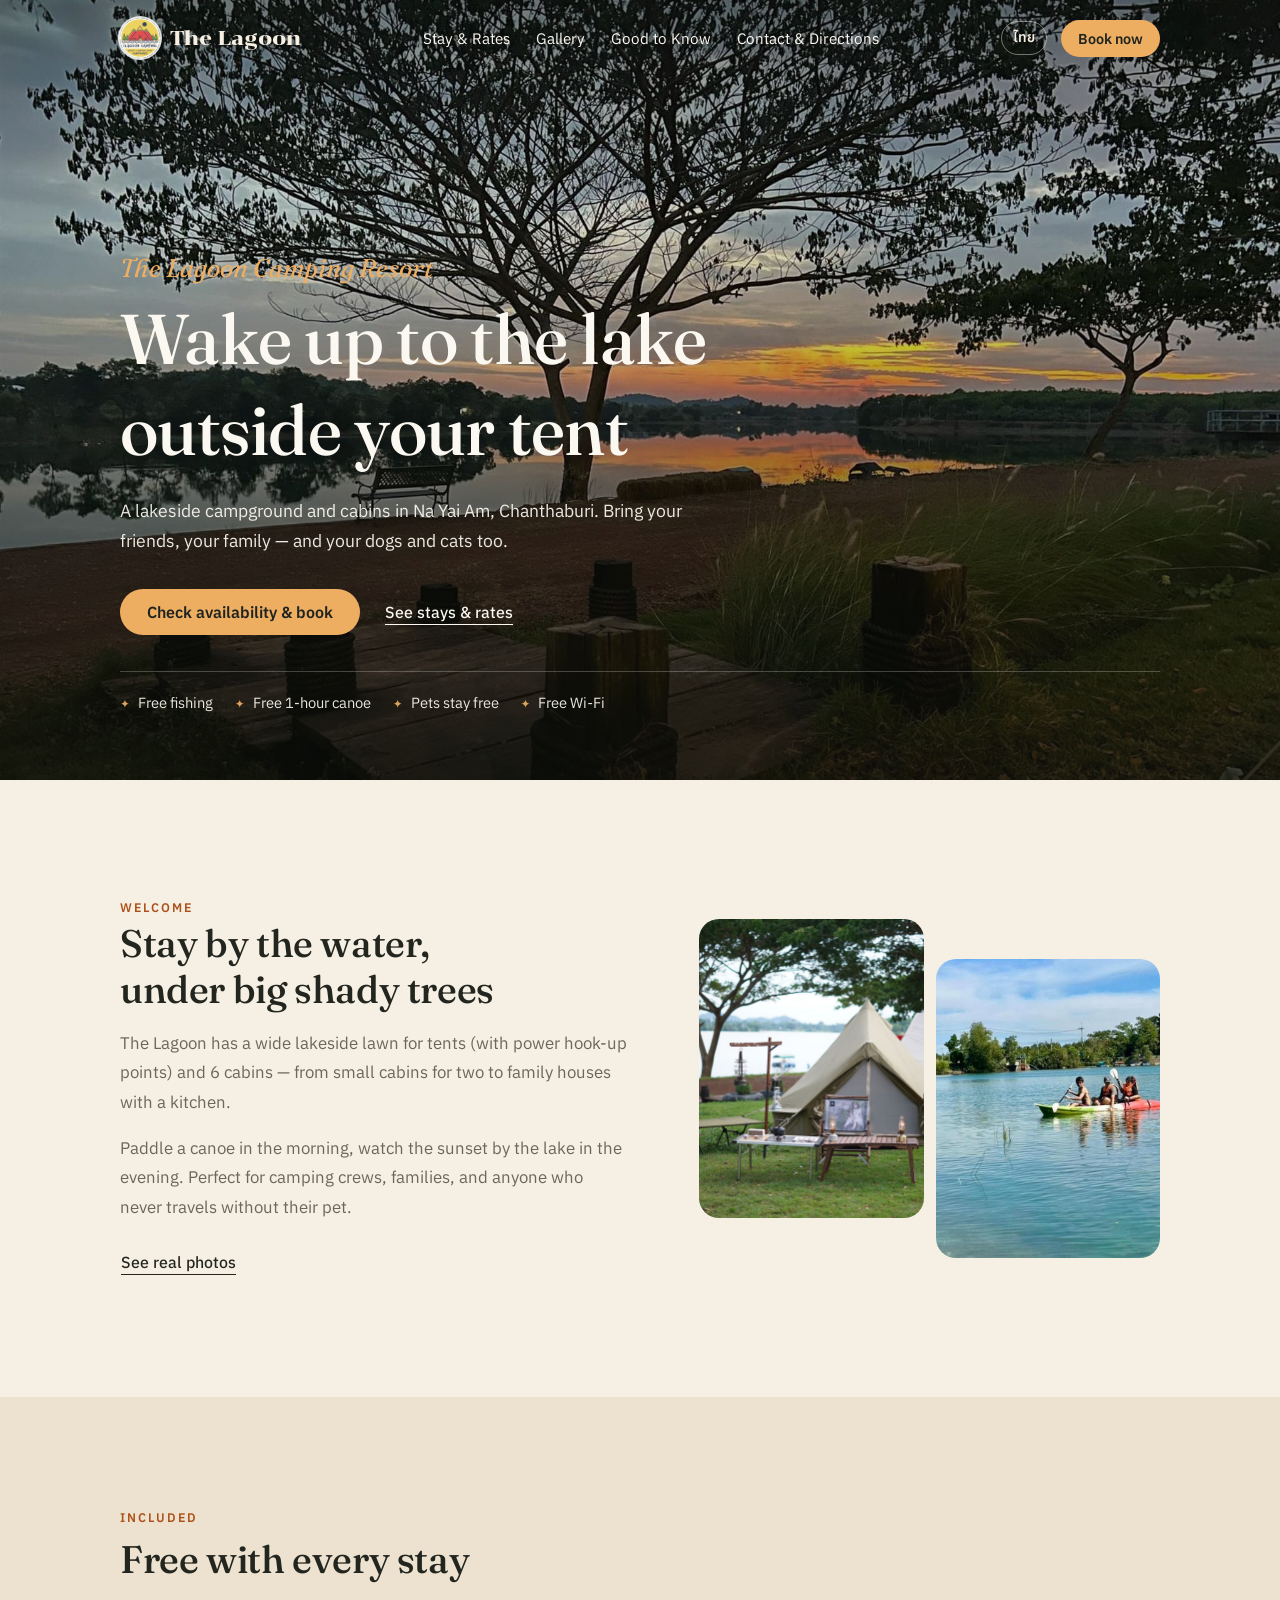
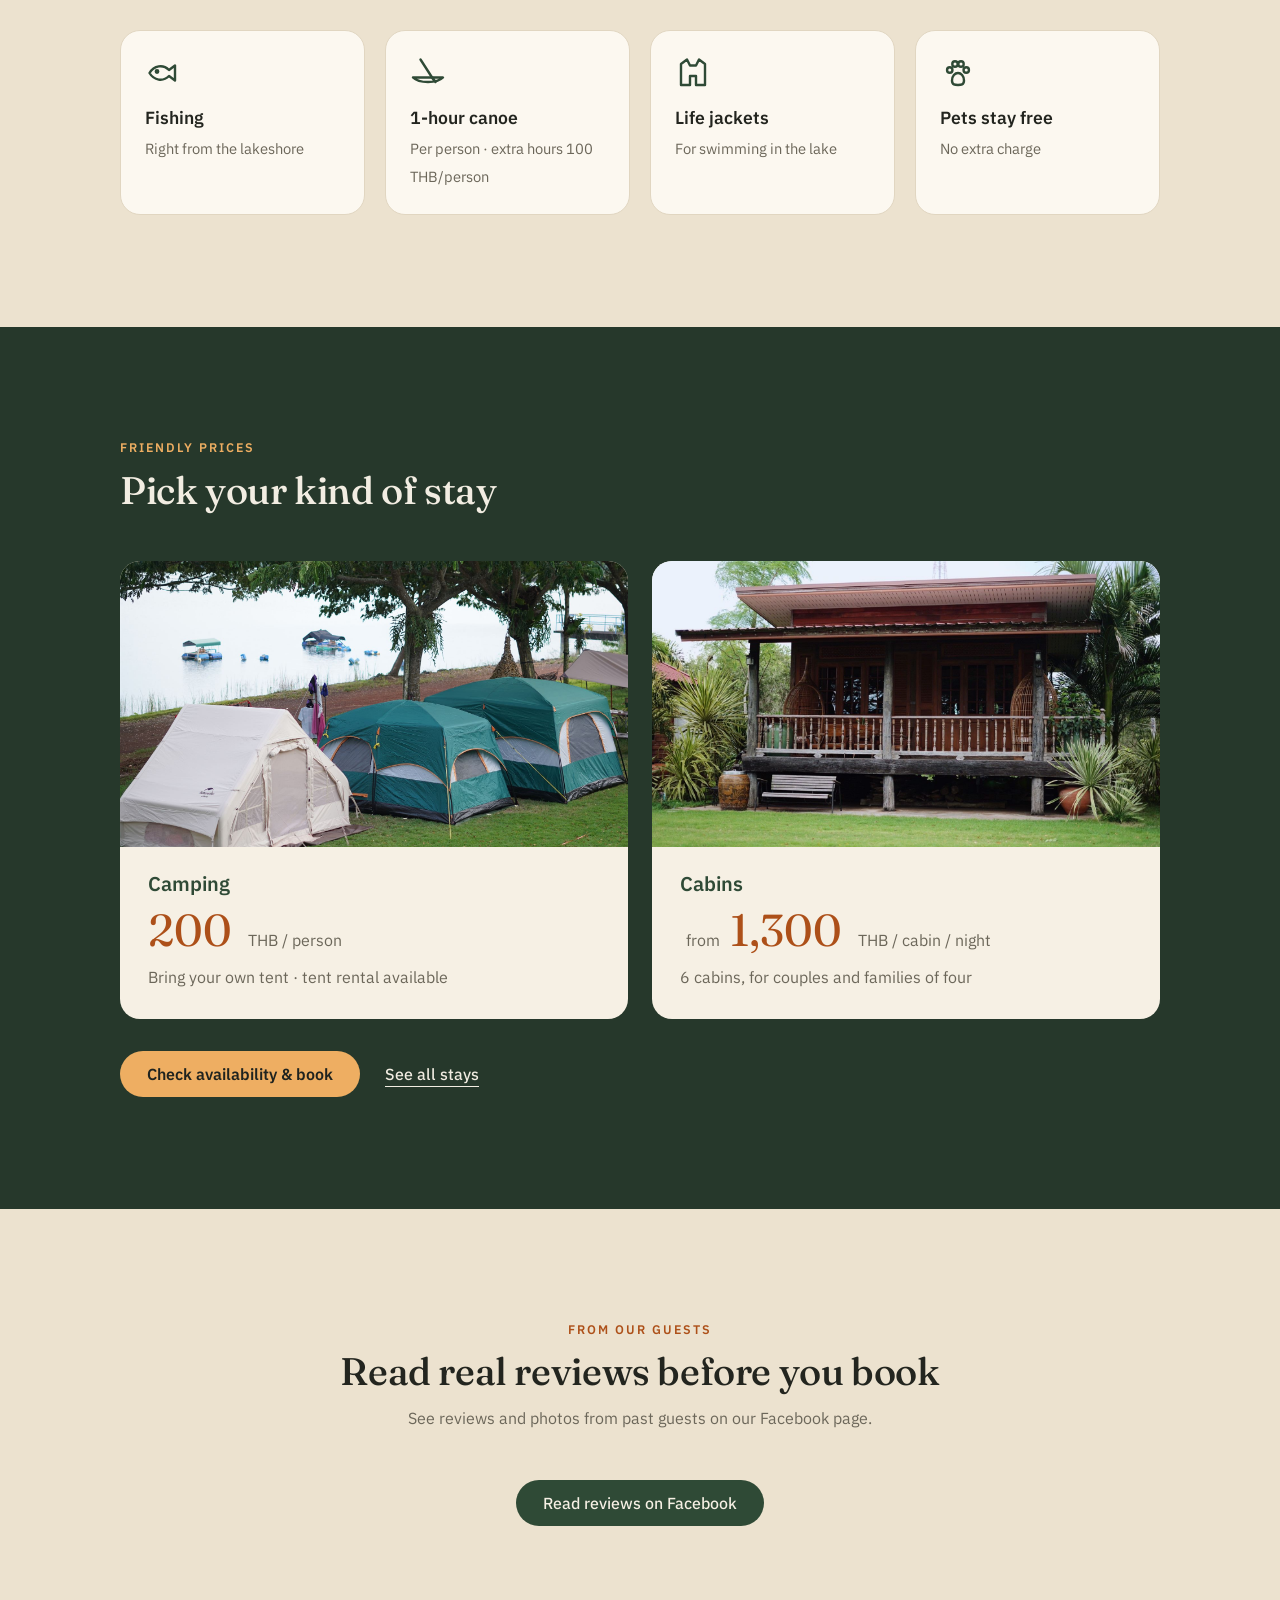
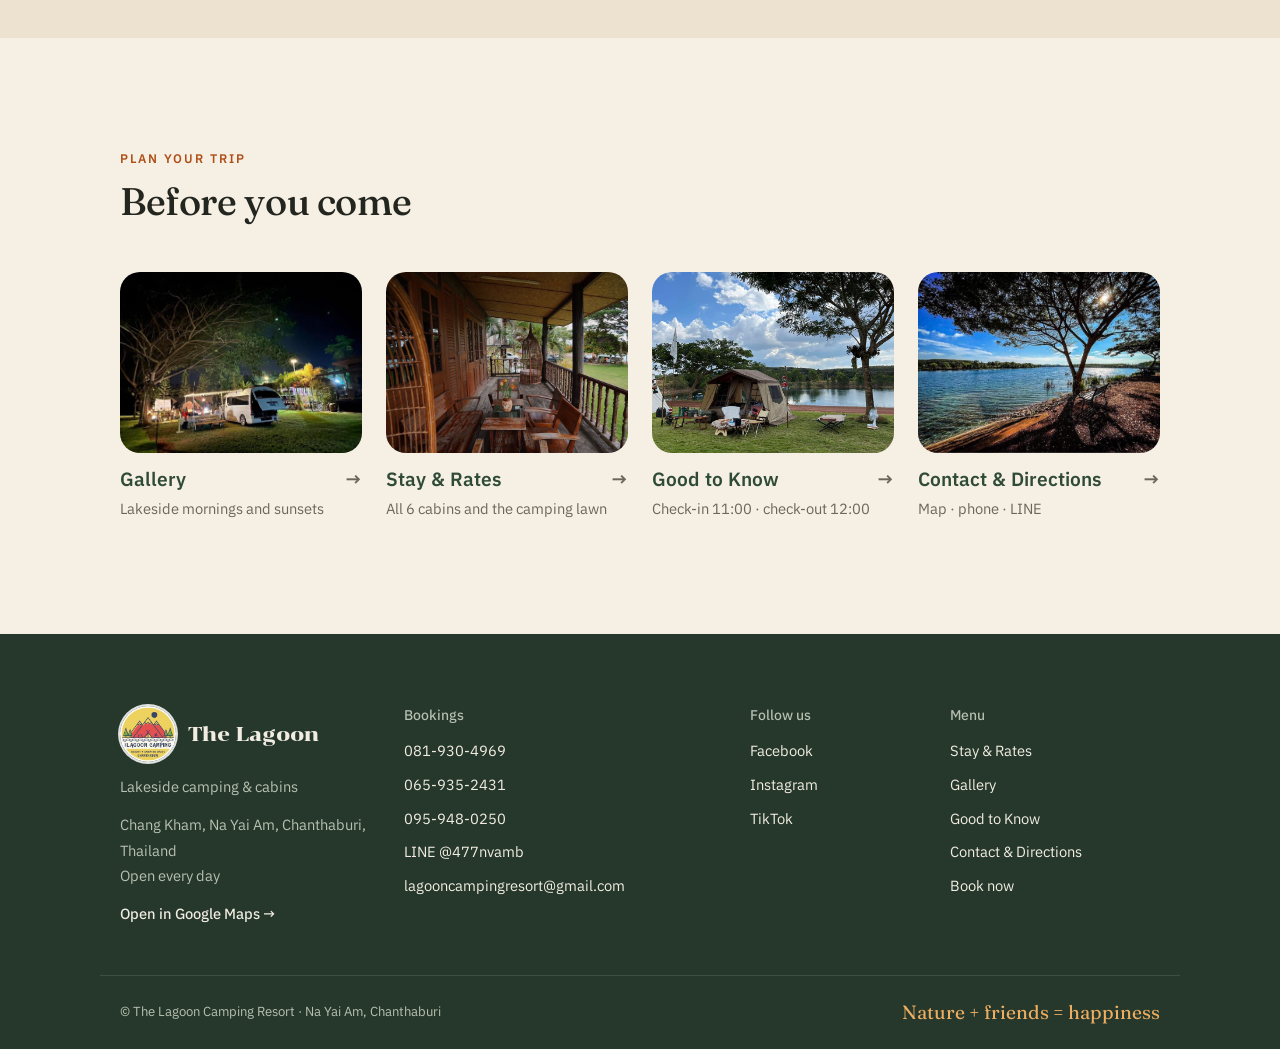
==== commit ea6436c1: "ใส่คำตอบเจ้าของ: ค่าแคนูชั่วโมงถัดไป 100 บาท, ลูกค้าต่างชาติจ่ายเงินสดผ่านแอดมิน, เตรียมที่อยู่แยก /" ====
--- a/en/index.html
+++ b/en/index.html
@@ -3,14 +3,16 @@
 <head>
   <meta charset="utf-8">
   <meta name="viewport" content="width=device-width, initial-scale=1">
+  <!-- ช่วงเทียบกับเว็บเก่า: ไม่ให้ Google เก็บหน้านี้ (ลบบรรทัดด้านล่างตอนจะใช้แทนเว็บเก่า) -->
+  <meta name="robots" content="noindex">
   <title>The Lagoon Camping Resort | Lakeside Camping &amp; Cabins in Chanthaburi, Thailand</title>
   <meta name="description" content="Lakeside campground and cabins in Na Yai Am, Chanthaburi. Free fishing and canoeing, pet-friendly. Book online or call +66 81 930 4969.">
-  <link rel="alternate" hreflang="th" href="https://lagooncamping.github.io/">
-  <link rel="alternate" hreflang="en" href="https://lagooncamping.github.io/en/">
-  <link rel="alternate" hreflang="x-default" href="https://lagooncamping.github.io/">
+  <link rel="alternate" hreflang="th" href="https://lagooncamping.github.io/v2/">
+  <link rel="alternate" hreflang="en" href="https://lagooncamping.github.io/v2/en/">
+  <link rel="alternate" hreflang="x-default" href="https://lagooncamping.github.io/v2/">
   <meta property="og:title" content="The Lagoon Camping Resort">
   <meta property="og:description" content="Lakeside camping & cabins in Na Yai Am, Chanthaburi, Thailand">
-  <meta property="og:image" content="https://lagooncamping.github.io/img/sunset.jpg">
+  <meta property="og:image" content="https://lagooncamping.github.io/v2/img/sunset.jpg">
   <meta property="og:type" content="website">
   <meta property="og:locale" content="en_US">
 
@@ -49,7 +51,7 @@
           <span class="eyebrow">Welcome</span>
           <h2 id="intro-h">Stay by the water, under big shady trees</h2>
           <p>The Lagoon has a wide lakeside lawn for tents (with power hook-up points) and 6 cabins — from small cabins for two to family houses with a kitchen.</p>
-          <p>Paddle out at sunrise, watch the sunset by the lake. Perfect for camping crews, families, and anyone who never travels without their pet.</p>
+          <p>Paddle a canoe in the morning, watch the sunset by the lake in the evening. Perfect for camping crews, families, and anyone who never travels without their pet.</p>
           <div class="btns"><a class="btn btn-ghost" href="gallery.html">See real photos</a></div>
         </div>
         <div class="intro-photos">
@@ -72,11 +74,11 @@
           </div>
           <div class="item">
             <svg viewBox="0 0 24 24" fill="none" stroke="currentColor" stroke-width="1.6" stroke-linecap="round" stroke-linejoin="round" aria-hidden="true"><path d="M2 15c4 4 16 4 20 0z"/><path d="M7 3l9 14M15 15l2 3"/></svg>
-            <strong>1-hour canoe</strong><span>Per person (normally 100 THB/hour)</span>
+            <strong>1-hour canoe</strong><span>Per person · extra hours 100 THB/person</span>
           </div>
           <div class="item">
             <svg viewBox="0 0 24 24" fill="none" stroke="currentColor" stroke-width="1.6" stroke-linecap="round" stroke-linejoin="round" aria-hidden="true"><path d="M8 3L4 6v14h6v-6h4v6h6V6l-4-3-2 4h-4z"/></svg>
-            <strong>Life jackets</strong><span>For swimming and paddling</span>
+            <strong>Life jackets</strong><span>For swimming in the lake</span>
           </div>
           <div class="item">
             <svg viewBox="0 0 24 24" fill="none" stroke="currentColor" stroke-width="1.6" stroke-linecap="round" stroke-linejoin="round" aria-hidden="true"><circle cx="6.5" cy="10" r="1.8"/><circle cx="10" cy="6" r="1.8"/><circle cx="14" cy="6" r="1.8"/><circle cx="17.5" cy="10" r="1.8"/><path d="M8 17c0-3 2-5 4-5s4 2 4 5-2 3-4 3-4 0-4-3z"/></svg>
@@ -140,7 +142,7 @@
           <a class="teaser" href="gallery.html">
             <img src="../img/night.jpg" alt="The campground lit up at night" loading="lazy">
             <h3>Gallery</h3>
-            <p>Misty mornings, lakeside sunsets</p>
+            <p>Lakeside mornings and sunsets</p>
           </a>
           <a class="teaser" href="rooms.html">
             <img src="../img/house-veranda.jpg" alt="A wooden cabin veranda overlooking the lawn" loading="lazy">
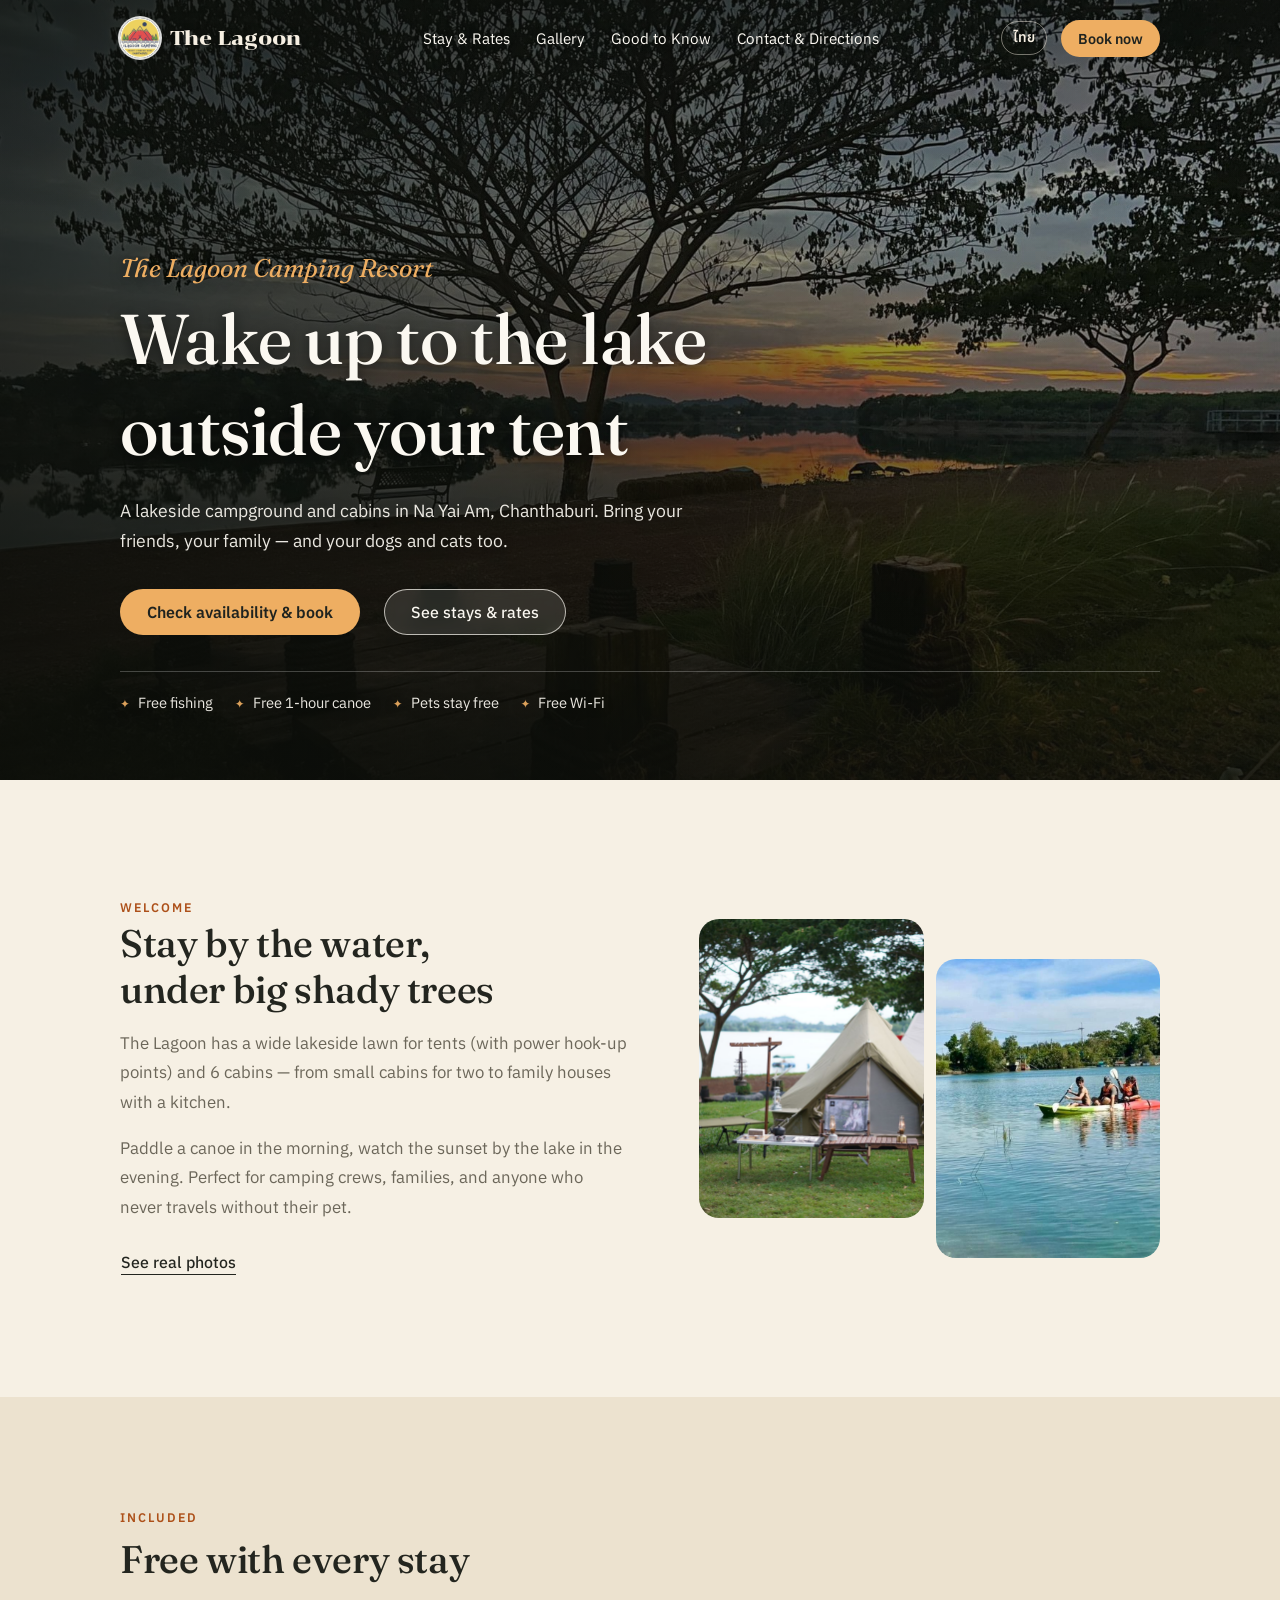
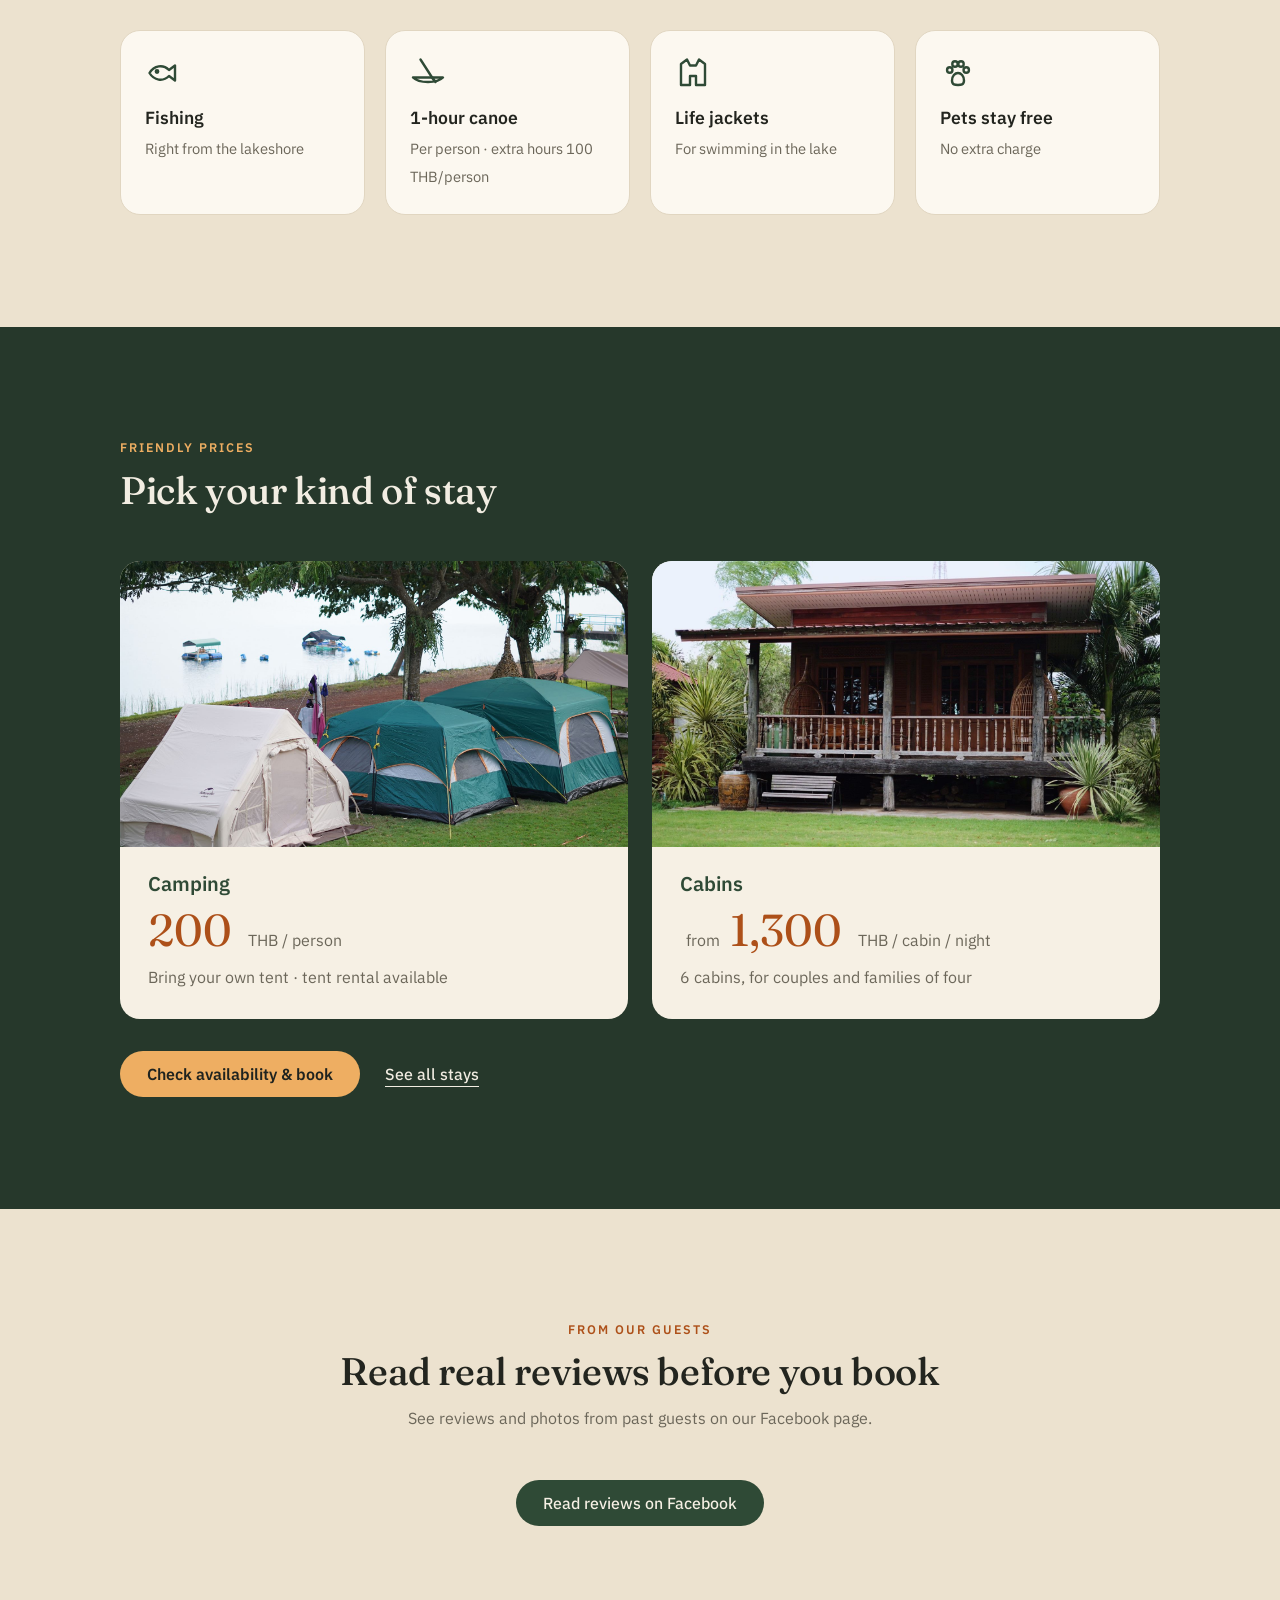
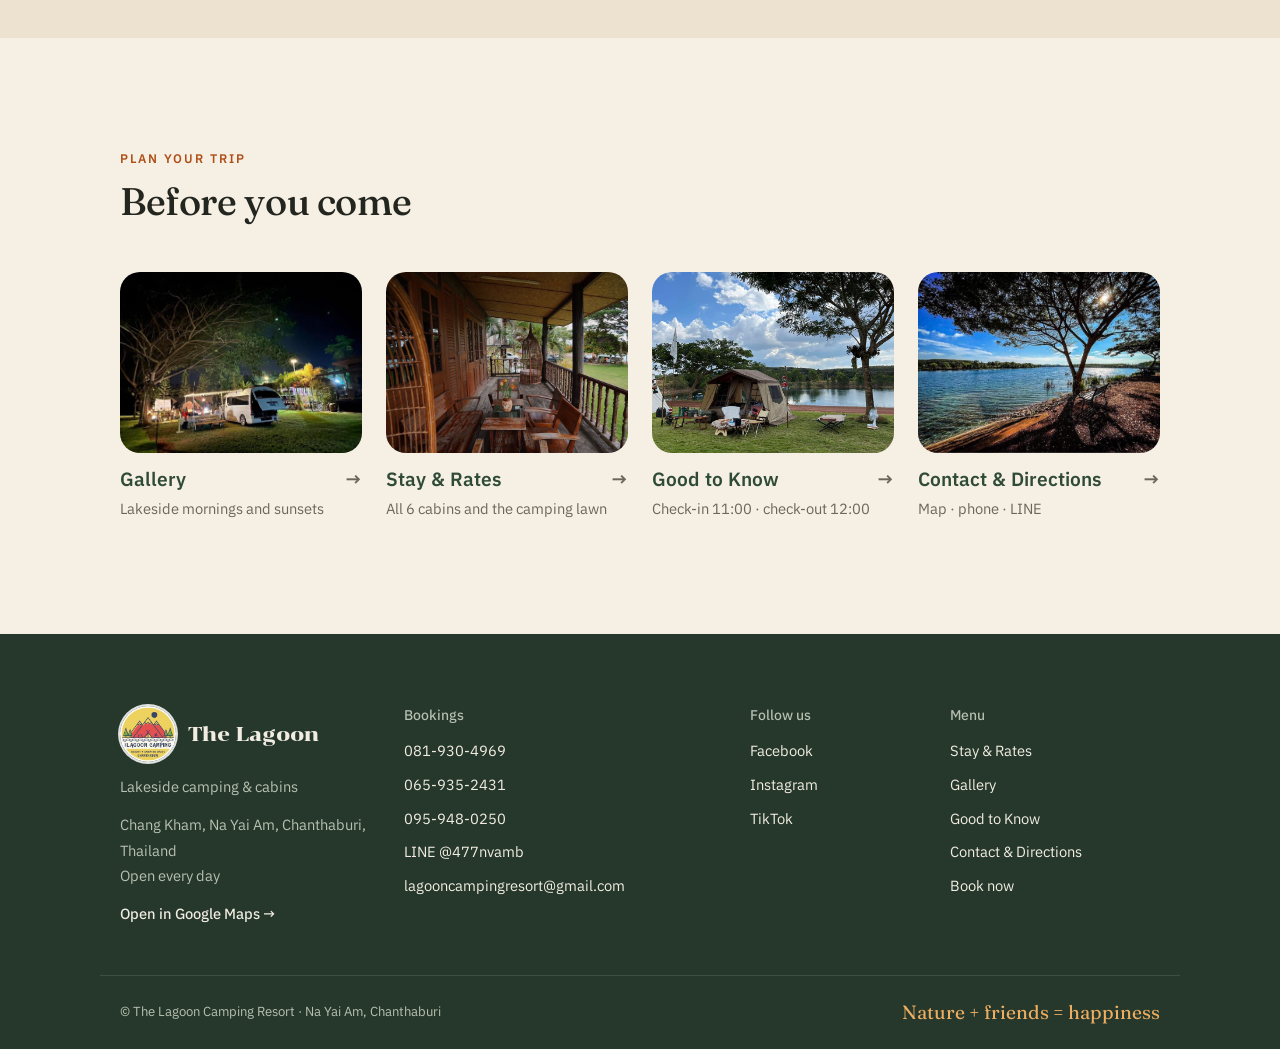
==== commit 725506c2: "เมนู: เอฟเฟกต์ตอนชี้เมาส์ (เส้นส้มยืดออก, ปุ่มจองลอยขึ้น, ปุ่มภาษา, โลโก้) · ปุ่ม 'ดูที่พัก & ราคา' " ====
--- a/en/index.html
+++ b/en/index.html
@@ -33,7 +33,7 @@
       <p class="lead">A lakeside campground and cabins in Na Yai Am, Chanthaburi. Bring your friends, your family — and your dogs and cats too.</p>
       <div class="btns">
         <a class="btn btn-sun" href="booking.html">Check availability &amp; book</a>
-        <a class="btn btn-ghost" href="rooms.html">See stays &amp; rates</a>
+        <a class="btn btn-glass" href="rooms.html">See stays &amp; rates</a>
       </div>
       <ul class="hero-facts">
         <li>Free fishing</li>
--- a/css/style.css
+++ b/css/style.css
@@ -111,15 +111,27 @@
 .nav .brand { color: var(--nav-ink); }
 .nav ul { display: flex; gap: 26px; list-style: none; margin: 0; padding: 0; }
 .nav ul a { text-decoration: none; color: color-mix(in srgb, var(--nav-ink) 80%, transparent); font-size: .95rem; white-space: nowrap; }
-.nav ul a:hover { color: var(--nav-ink); }
-.nav ul a[aria-current="page"] { color: var(--nav-ink); text-decoration: underline 2px var(--sun); text-underline-offset: 8px; }
+/* เอาเมาส์ชี้เมนู: ตัวหนังสือสว่างขึ้น + เส้นสีส้มค่อยๆ ยืดออกจากตรงกลาง (หน้าปัจจุบันมีเส้นค้างไว้) */
+.nav ul a { position: relative; display: inline-block; padding-block: 4px; transition: color .2s, transform .2s; }
+.nav ul a::after {
+  content: ""; position: absolute; left: 0; right: 0; bottom: -2px; height: 2px; border-radius: 2px;
+  background: var(--sun); transform: scaleX(0); transition: transform .25s ease;
+}
+.nav ul a:hover, .nav ul a:focus-visible { color: var(--nav-ink); transform: translateY(-1px); }
+.nav ul a:hover::after, .nav ul a:focus-visible::after, .nav ul a[aria-current="page"]::after { transform: scaleX(1); }
+.nav ul a[aria-current="page"] { color: var(--nav-ink); }
+.nav .btn-primary { transition: transform .2s, box-shadow .2s, opacity .2s; }
+.nav .btn-primary:hover { opacity: 1; transform: translateY(-1px); box-shadow: 0 4px 14px rgba(238,174,98,.45); }
+.brand::before { transition: transform .4s ease; }
+.nav .brand:hover::before { transform: rotate(-8deg) scale(1.06); }
 .nav-end { display: flex; align-items: center; gap: 14px; }
 .nav .btn-primary { background: var(--sun); color: #1f231f; font-weight: 600; }
 .lang {
   color: var(--nav-ink); text-decoration: none; font-size: .85rem; font-weight: 600;
   border: 1px solid color-mix(in srgb, var(--nav-ink) 45%, transparent); border-radius: 999px; padding: 4px 11px;
 }
-.lang:hover { background: color-mix(in srgb, var(--nav-ink) 14%, transparent); }
+.lang { transition: background-color .2s, color .2s, border-color .2s; }
+.lang:hover { background: var(--nav-ink); color: var(--nav-bg); border-color: var(--nav-ink); }
 
 /* หน้าแรก: เมนูโปร่งใสลอยบนรูปปก */
 .nav-over { position: fixed; left: 0; right: 0; background: transparent; transition: transform .25s ease, background-color .3s ease, box-shadow .3s ease; }
@@ -175,16 +187,33 @@
 }
 .hero::before {
   content: ""; position: absolute; inset: 0;
+  /* เงาเข้ม 3 ชั้น: ด้านบน (ให้เมนูอ่านออก) · ด้านซ้าย (ตรงข้อความ) · ด้านล่าง */
   background:
-    linear-gradient(to bottom, rgba(12,14,10,.55), rgba(12,14,10,0) 28%),
-    linear-gradient(to top, rgba(12,14,10,.78), rgba(12,14,10,.2) 60%, rgba(12,14,10,0));
-}
+    linear-gradient(to bottom, rgba(12,14,10,.6), rgba(12,14,10,0) 28%),
+    linear-gradient(to right, rgba(12,14,10,.72), rgba(12,14,10,.45) 45%, rgba(12,14,10,.1) 75%),
+    linear-gradient(to top, rgba(12,14,10,.85), rgba(12,14,10,.3) 60%, rgba(12,14,10,.1));
+}
+/* มือถือ: ข้อความเต็มความกว้างจอ → มืดทั้งรูปเท่าๆ กัน */
+@media (max-width: 720px) { .hero::before { background: linear-gradient(to bottom, rgba(12,14,10,.55), rgba(12,14,10,.5) 30%, rgba(12,14,10,.85)); } }
+.hero-text > * { text-shadow: 0 2px 14px rgba(0,0,0,.55); }
+.hero .btn { text-shadow: none; }
 .hero-text { position: relative; z-index: 2; width: 100%; padding-block: 140px 64px; }
 .hero-name { margin: 0 0 6px; font-family: var(--font-display); font-size: clamp(1.2rem, 3vw, 1.6rem); color: var(--sun); line-height: 1.4; }
 .hero-name:lang(en), :lang(en) .hero-name { font-style: italic; }
 .hero h1 { font-size: clamp(2.2rem, 7vw, 4.4rem); line-height: 1.3; color: #fbf8f1; }
 .hero .lead { font-size: 1.1rem; margin: 20px 0 32px; max-width: 34em; opacity: .93; }
 .hero .btn-ghost { color: #fbf8f1; }
+/* ปุ่มรองบนรูปปก: กรอบใสพื้นเบลอ เอาเมาส์ชี้แล้วเป็นพื้นขาว */
+.btn-glass {
+  color: #fbf8f1; border-color: rgba(251,248,241,.7); background: rgba(251,248,241,.12);
+  backdrop-filter: blur(6px); transition: background-color .2s, color .2s, transform .2s;
+}
+.btn-glass:hover { background: #fbf8f1; color: #1f231f; transform: translateY(-1px); }
+.btn-sun { transition: transform .2s, box-shadow .2s; }
+.btn-sun:hover { transform: translateY(-1px); box-shadow: 0 6px 18px rgba(238,174,98,.45); }
+.hero .btn-glass { text-shadow: none; }
+/* คนที่ตั้งเครื่องให้ลดการเคลื่อนไหว: ไม่ขยับ */
+@media (prefers-reduced-motion: reduce) { .nav *, .btn { transition: none !important; transform: none !important; } }
 /* แถบจุดเด่นใต้ปุ่ม */
 .hero-facts { display: flex; flex-wrap: wrap; gap: 6px 22px; list-style: none; margin: 36px 0 0; padding: 18px 0 0; border-top: 1px solid rgba(255,255,255,.25); font-size: .92rem; opacity: .92; }
 .hero-facts li::before { content: "✦"; color: var(--sun); margin-right: 8px; font-size: .8em; }
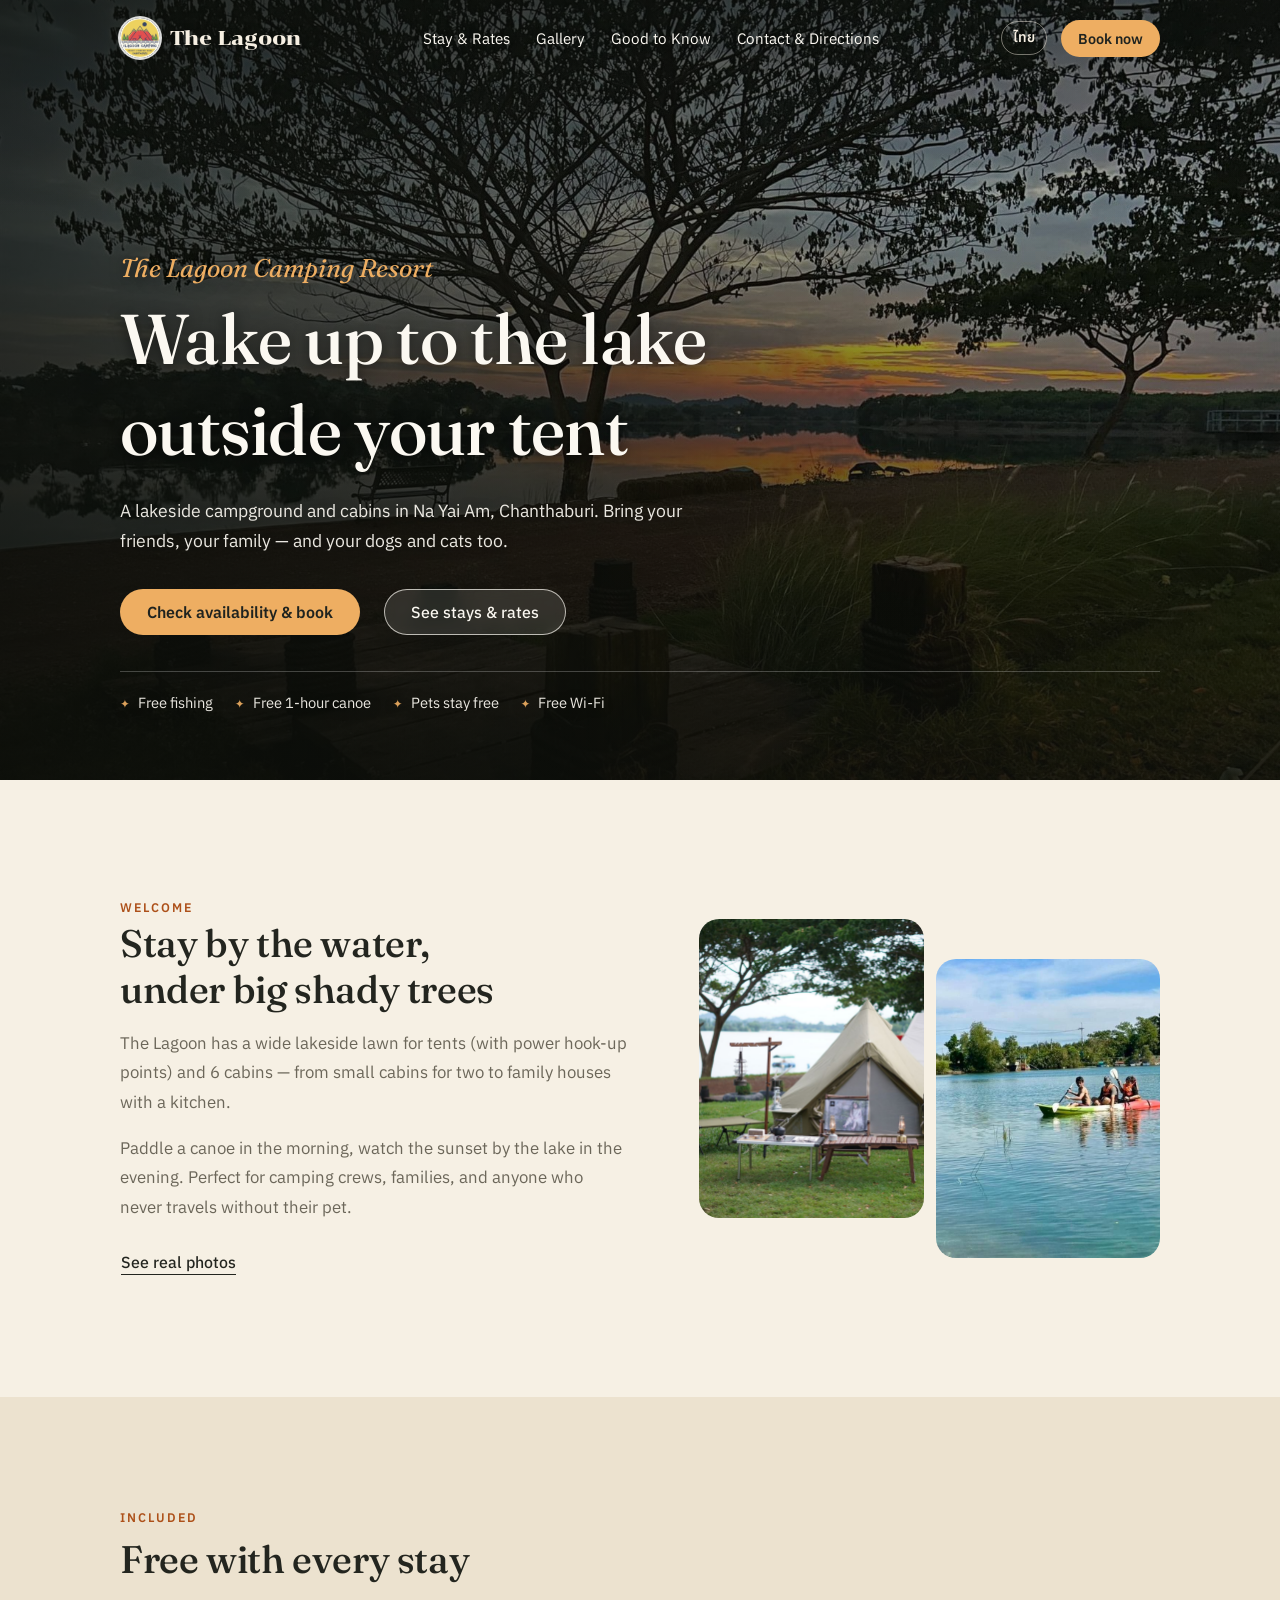
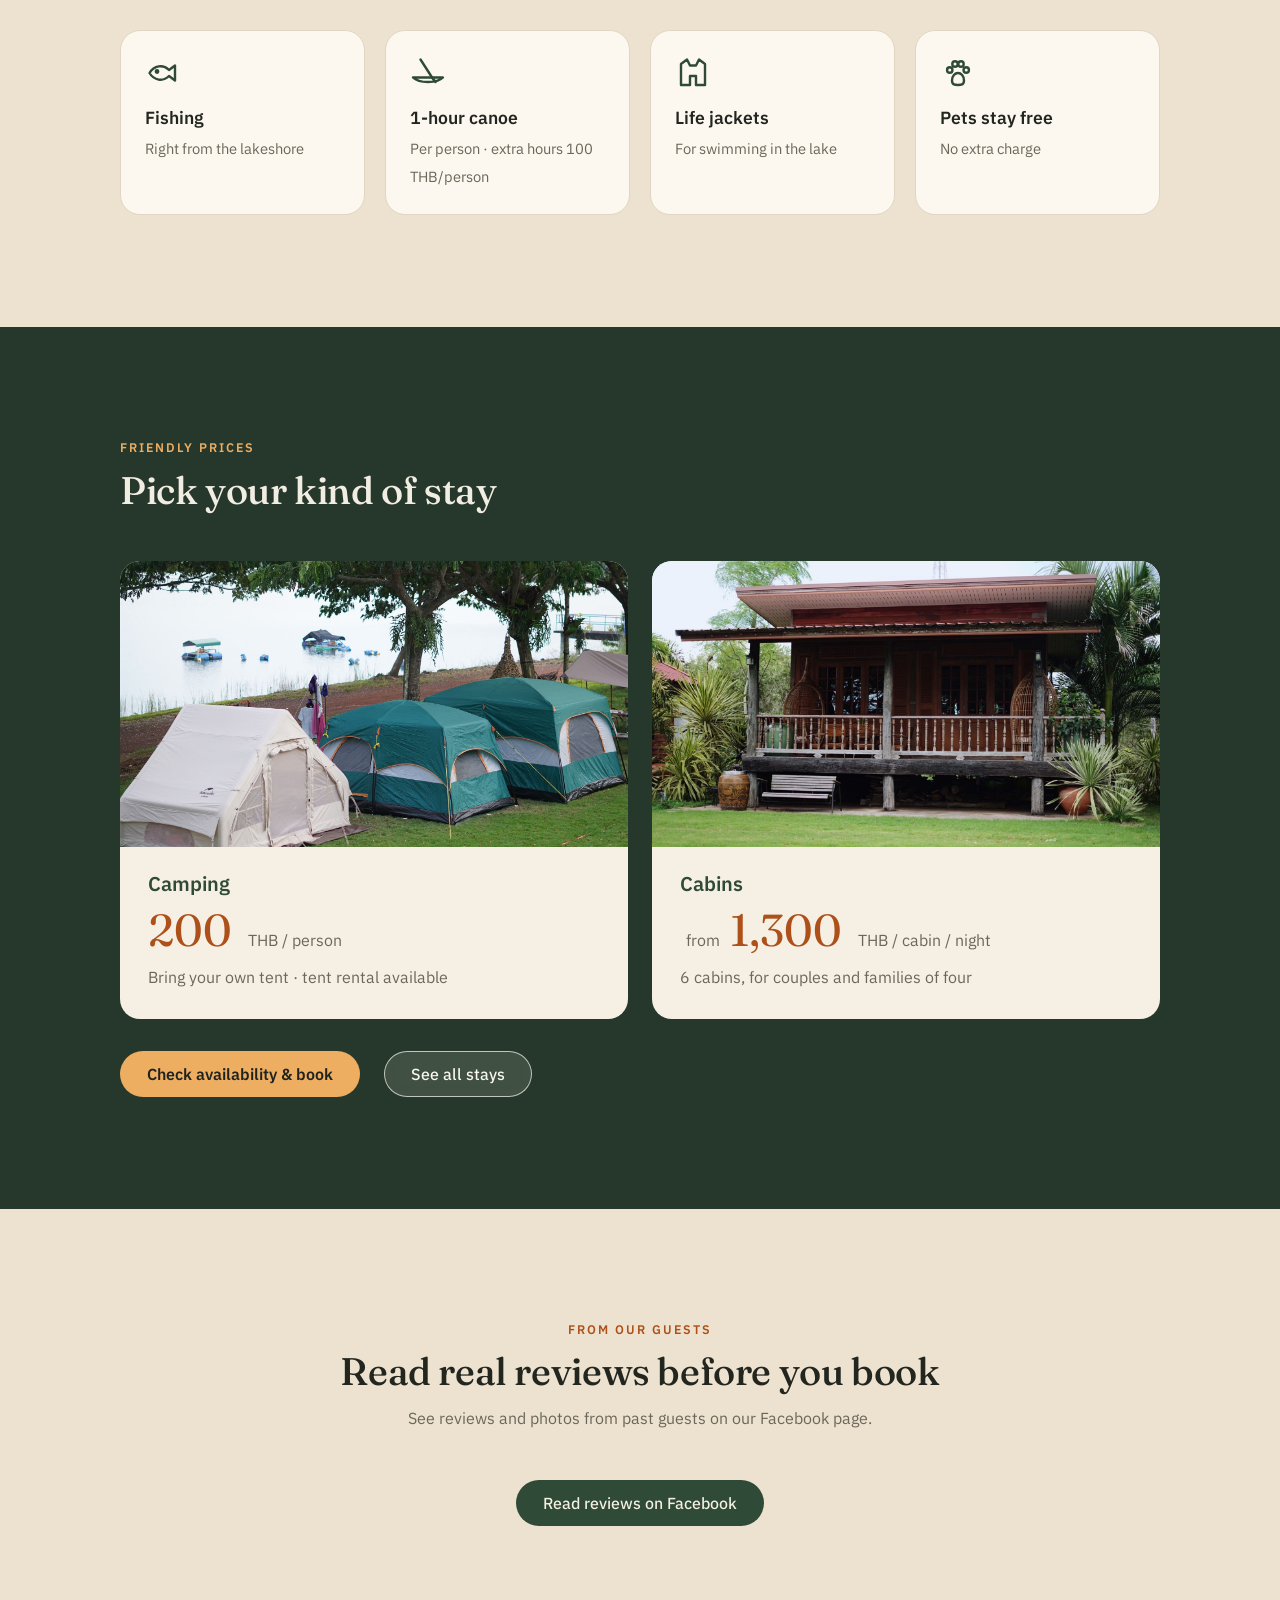
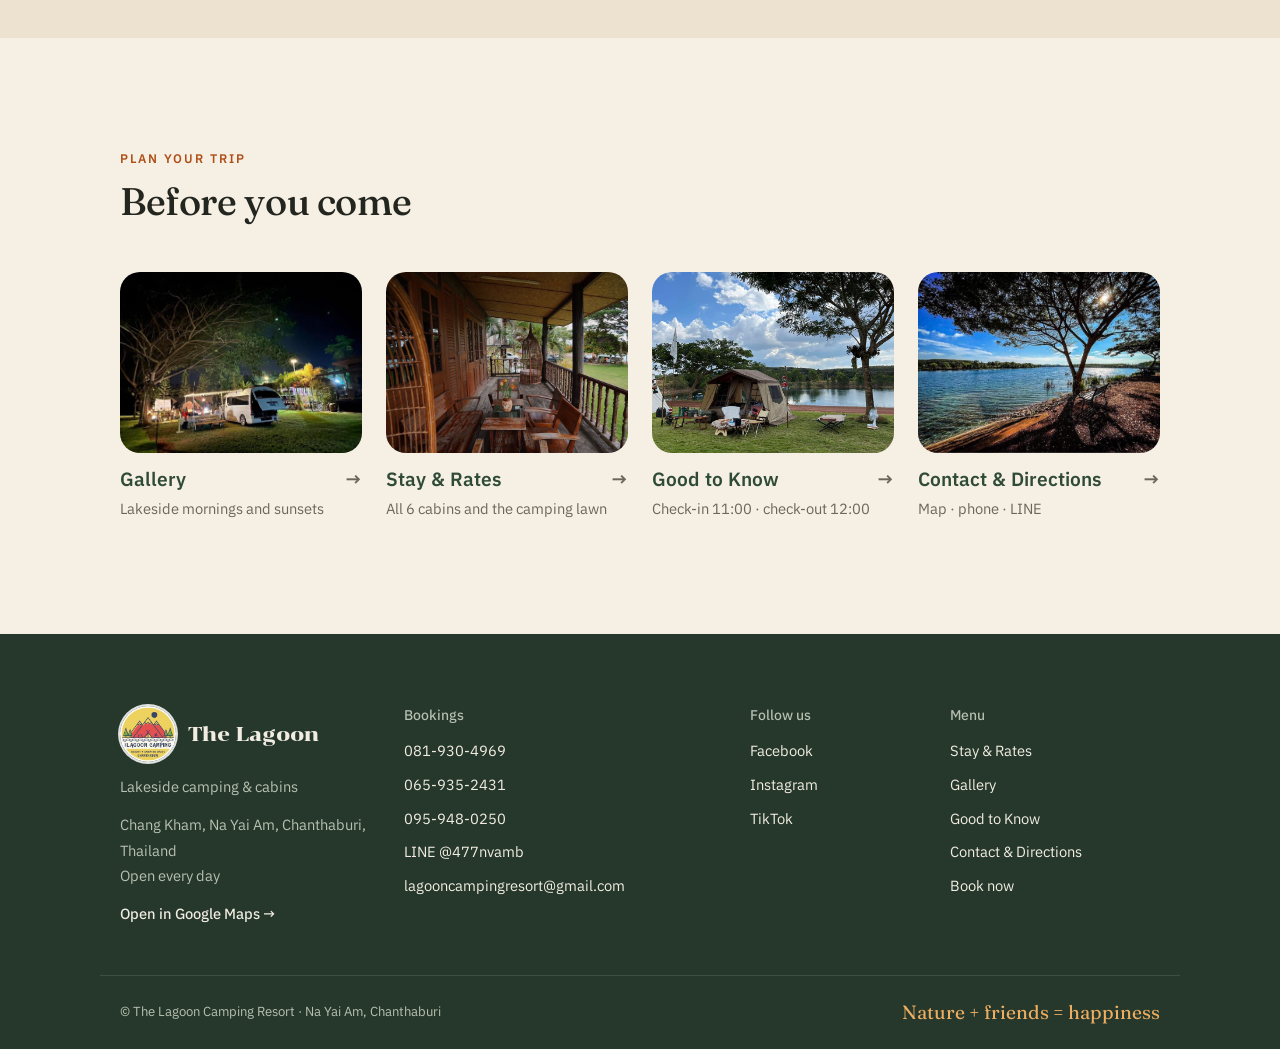
==== commit 8eb32a8c: "หน้าแรก: ปุ่ม 'ดูที่พักทั้งหมด' ในแถบราคาเป็นปุ่มกรอบใสแบบเดียวกับรูปปก Co-Authored-By: Claude Opus " ====
--- a/en/index.html
+++ b/en/index.html
@@ -114,7 +114,7 @@
         </div>
         <div class="btns">
           <a class="btn btn-sun" href="booking.html">Check availability &amp; book</a>
-          <a class="btn btn-ghost" href="rooms.html">See all stays</a>
+          <a class="btn btn-glass" href="rooms.html">See all stays</a>
         </div>
       </div>
     </section>
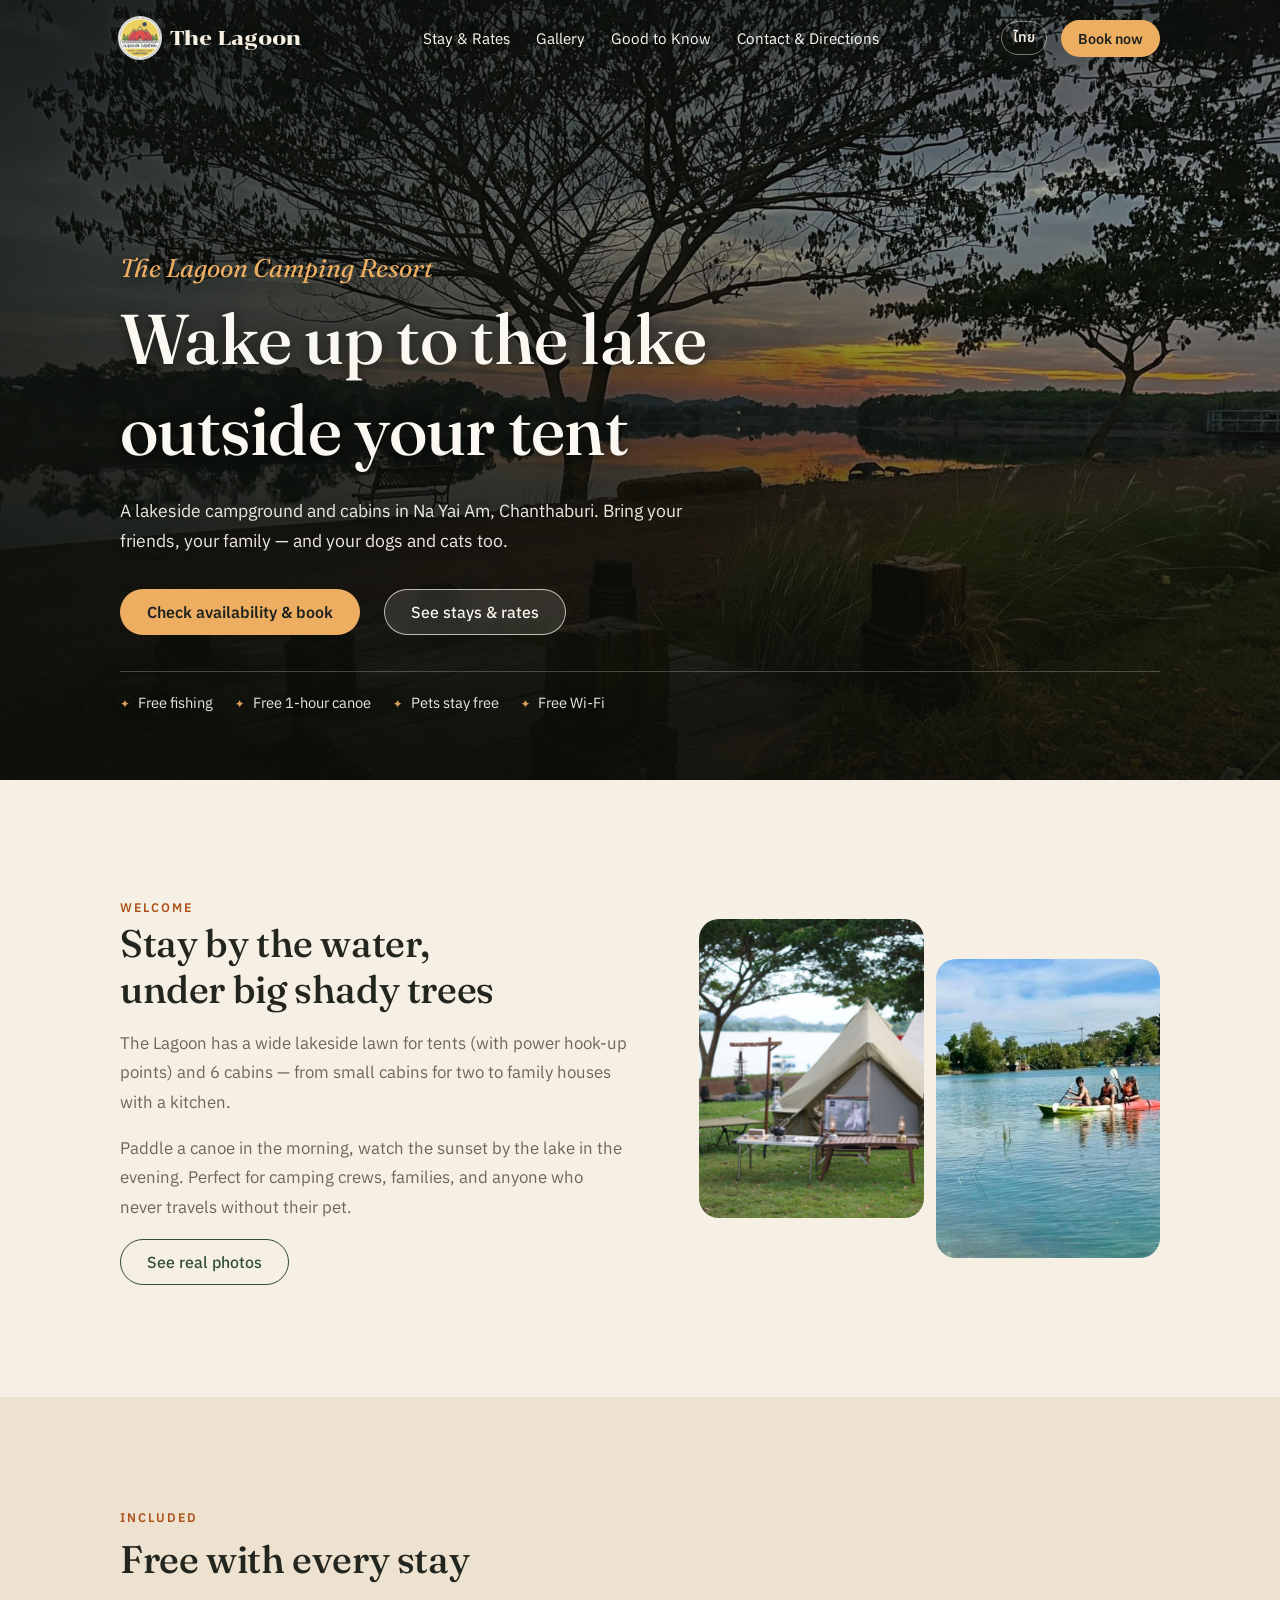
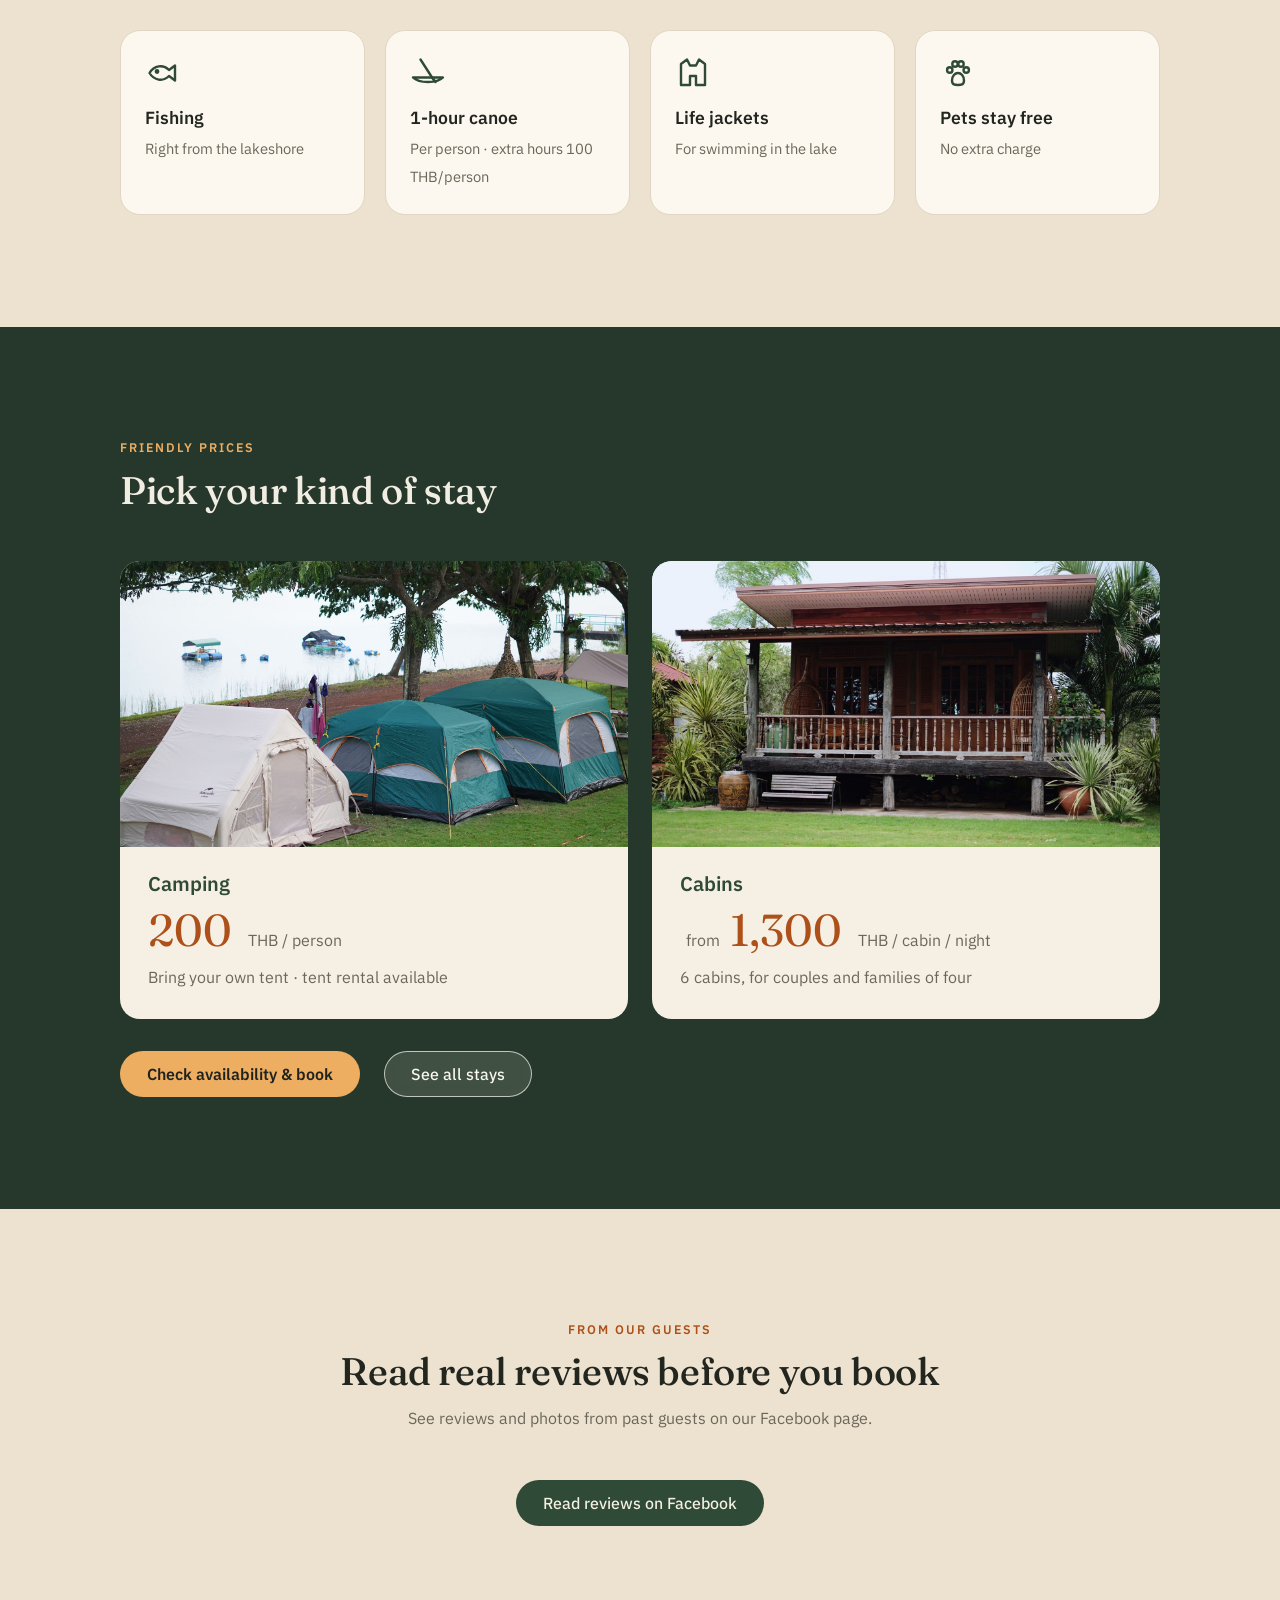
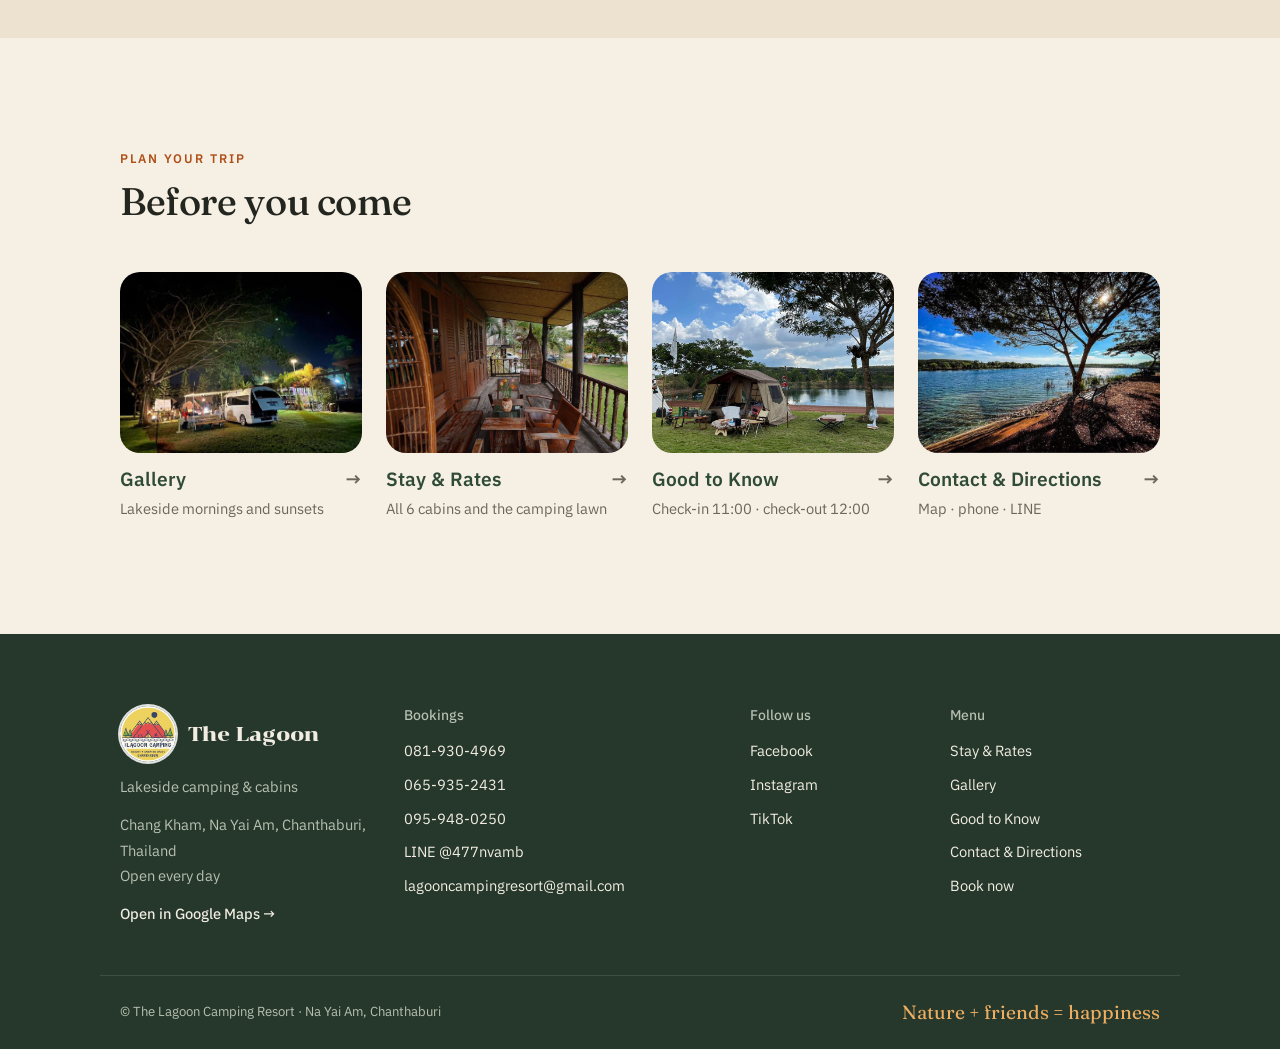
==== commit 3b5c5e26: "ปุ่มรองทุกหน้าเป็นปุ่มกรอบเขียว (btn-outline) ให้เข้าชุดกัน ทั้งไทย/อังกฤษ Co-Authored-By: Claude Op" ====
--- a/en/index.html
+++ b/en/index.html
@@ -52,7 +52,7 @@
           <h2 id="intro-h">Stay by the water, under big shady trees</h2>
           <p>The Lagoon has a wide lakeside lawn for tents (with power hook-up points) and 6 cabins — from small cabins for two to family houses with a kitchen.</p>
           <p>Paddle a canoe in the morning, watch the sunset by the lake in the evening. Perfect for camping crews, families, and anyone who never travels without their pet.</p>
-          <div class="btns"><a class="btn btn-ghost" href="gallery.html">See real photos</a></div>
+          <div class="btns"><a class="btn btn-outline" href="gallery.html">See real photos</a></div>
         </div>
         <div class="intro-photos">
           <img src="../img/bell-tent.jpg" alt="A bell tent with a table and lantern by the lake" loading="lazy">
--- a/css/style.css
+++ b/css/style.css
@@ -96,6 +96,11 @@
 .btn-sun { background: var(--sun); color: #1f231f; font-weight: 600; }
 .btn-ghost { padding-inline: 0; color: var(--ink); text-decoration: underline; text-underline-offset: 6px; text-decoration-thickness: 1px; }
 .btn-small { padding: 8px 16px; font-size: .9rem; }
+/* ปุ่มรองบนพื้นสีอ่อน: กรอบสีเขียว เอาเมาส์ชี้แล้วเป็นพื้นเขียว (บนพื้นเข้มใช้ .btn-glass) */
+.btn-outline { color: var(--forest); border-color: var(--forest); background: transparent; transition: background-color .2s, color .2s, transform .2s; }
+.btn-outline:hover { background: var(--forest); color: var(--bg); transform: translateY(-1px); }
+.btn-primary { transition: opacity .2s, transform .2s; }
+.btn-primary:hover { transform: translateY(-1px); }
 
 /* ---------- เมนูด้านบน (สร้างโดย js/layout.js) ---------- */
 .nav { position: sticky; top: 0; z-index: 10; background: var(--nav-bg); color: var(--nav-ink); transition: transform .25s ease; }
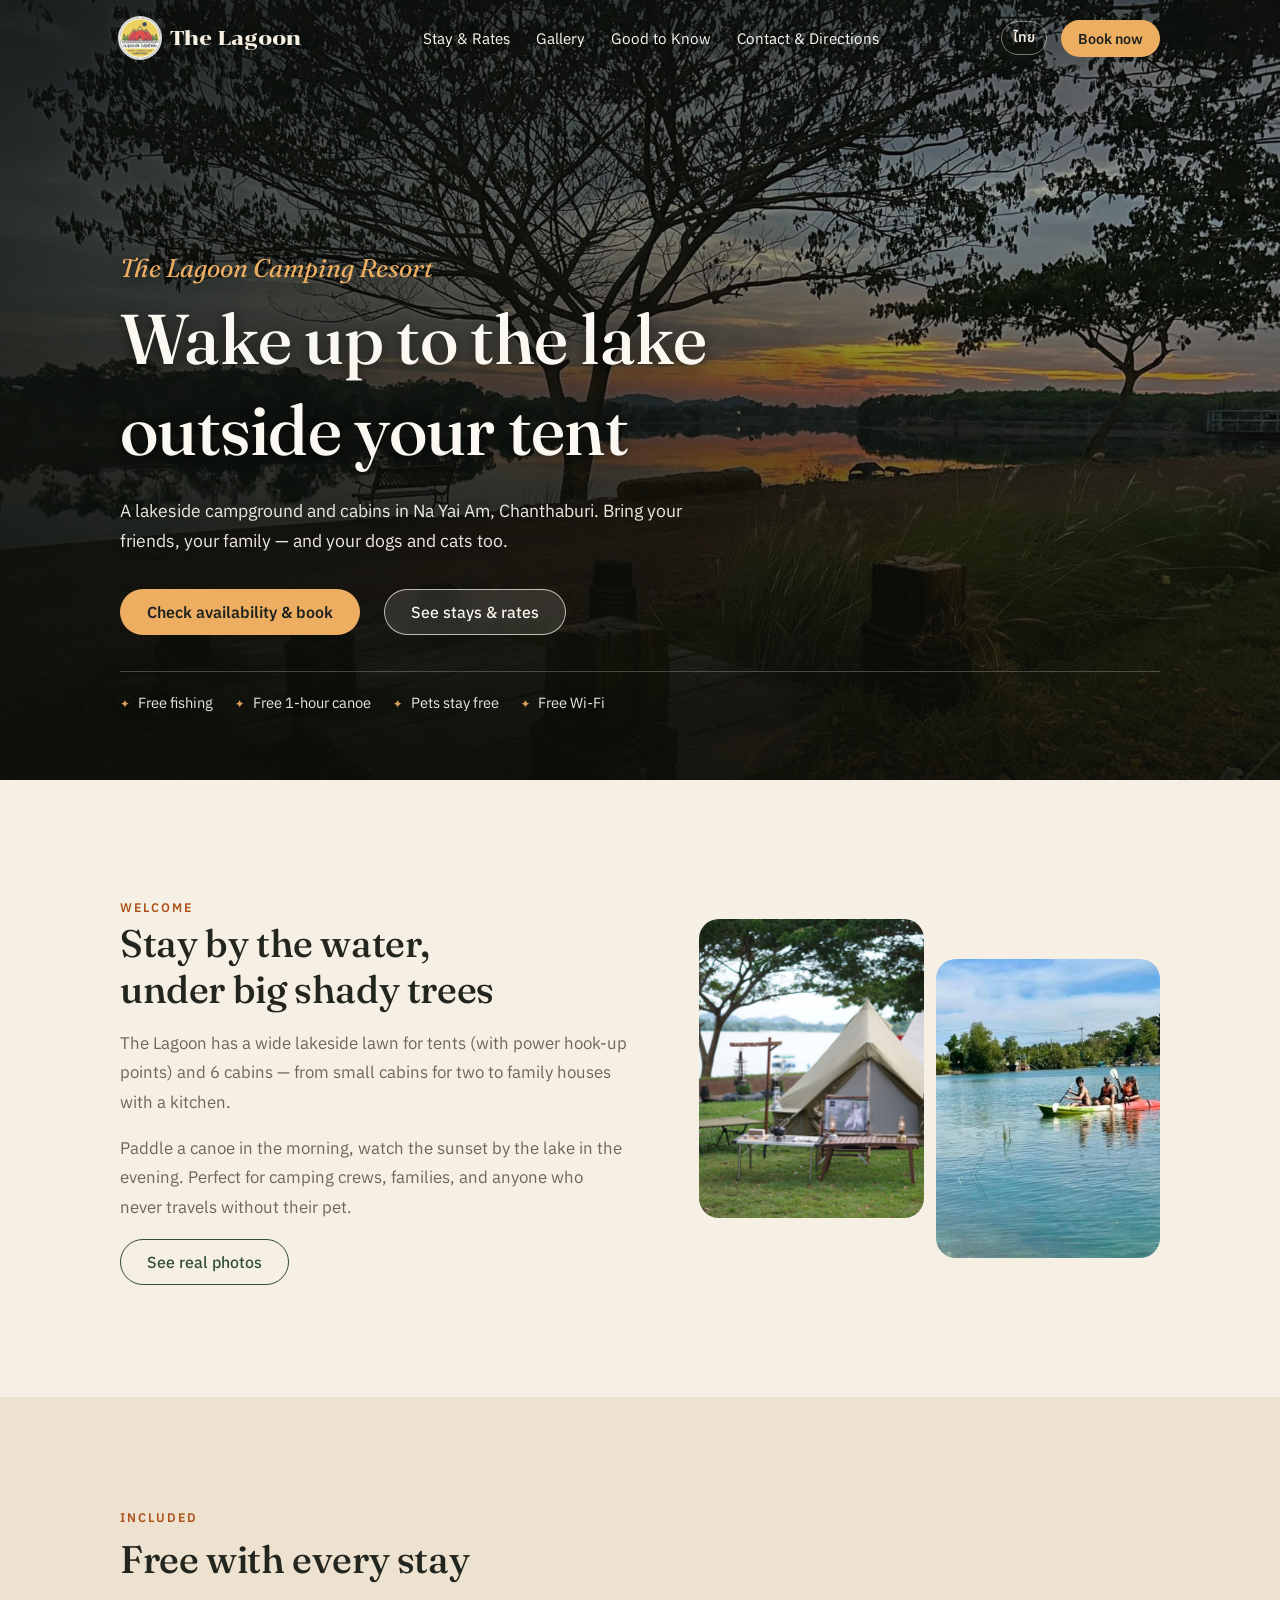
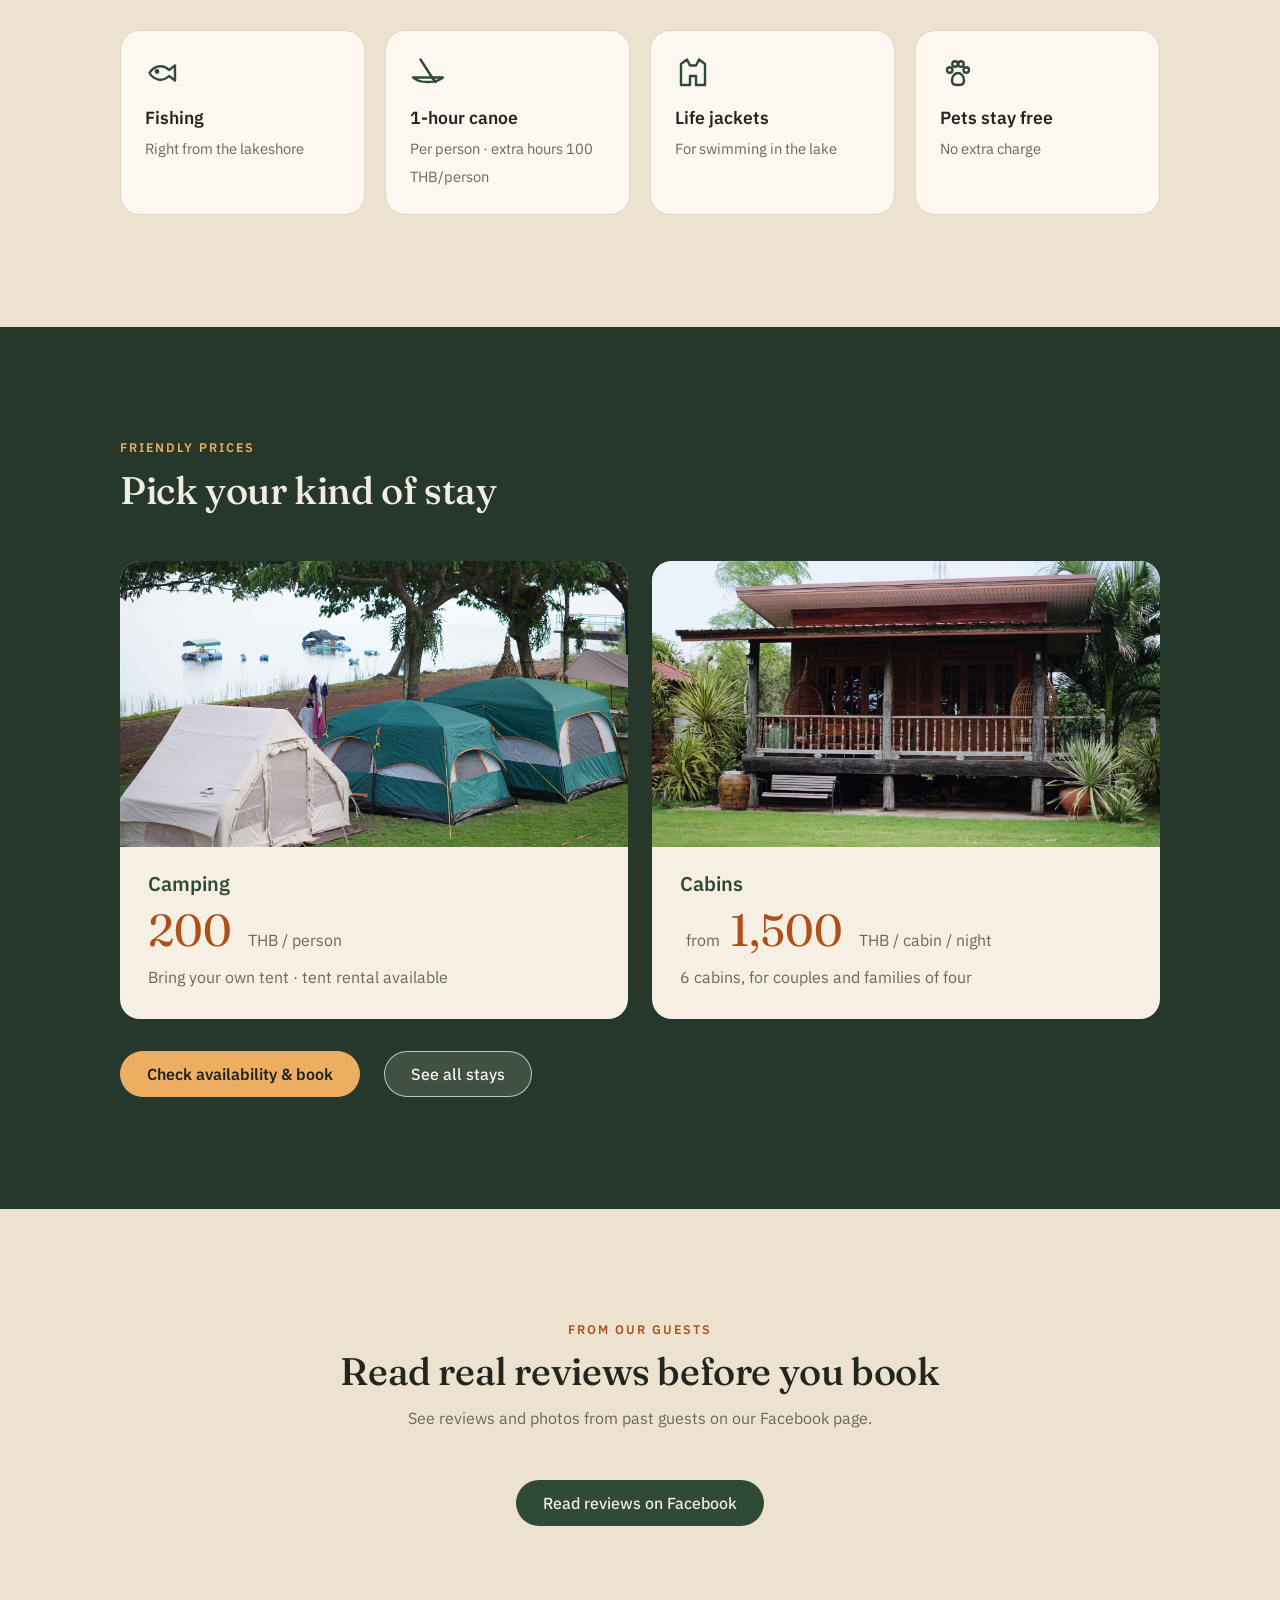
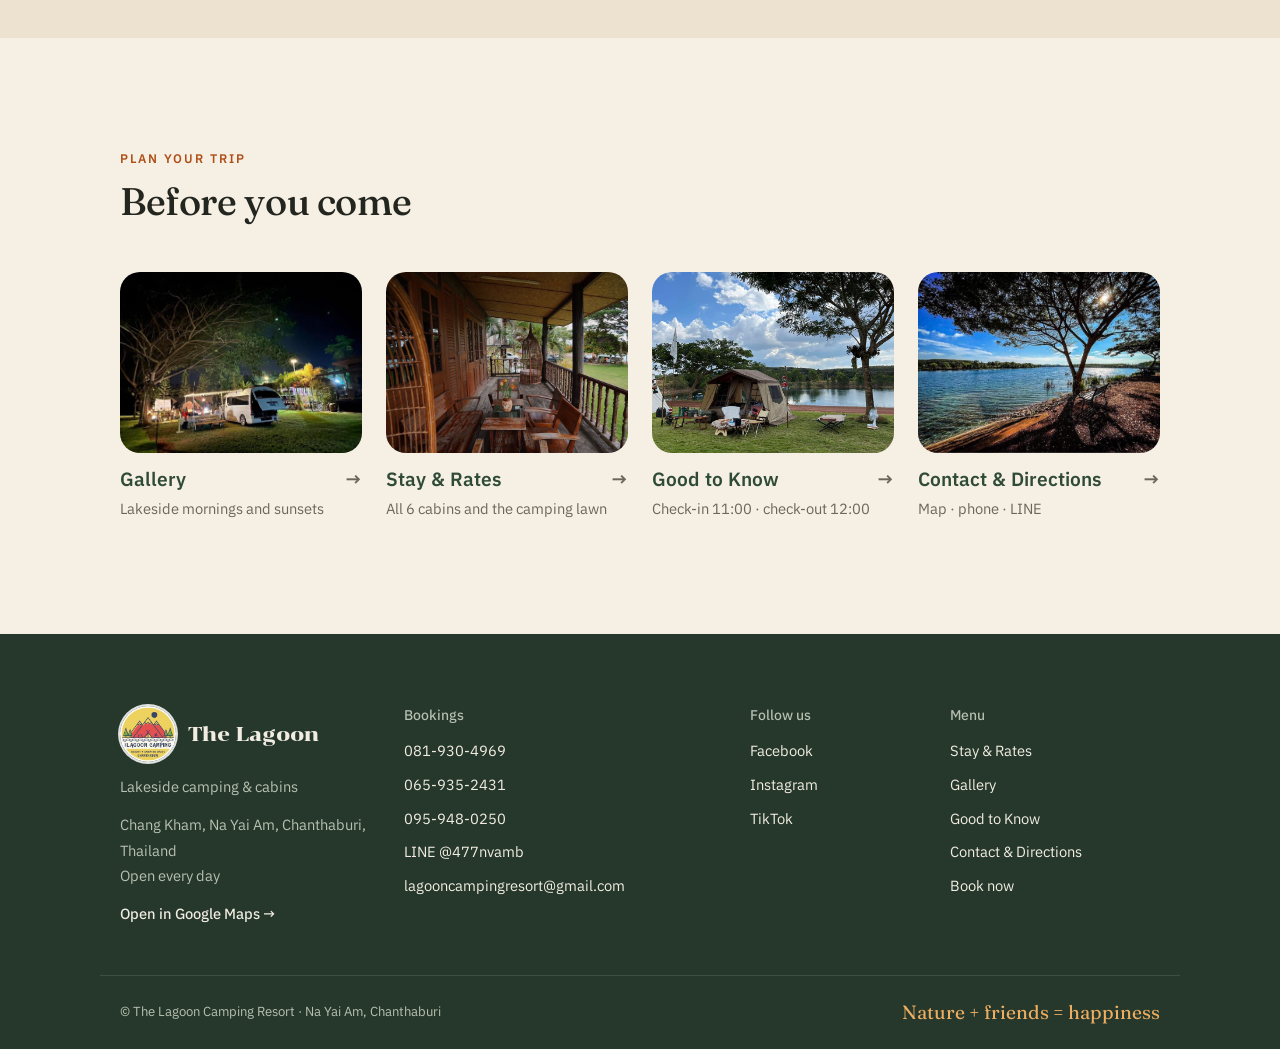
==== commit 23d4ae88: "ราคา Lagoon 1–3 เป็น 1,500 บาท ให้ตรงกับเว็บเดิมและ Code.gs Co-Authored-By: Claude Opus 5.5 <noreply" ====
--- a/en/index.html
+++ b/en/index.html
@@ -107,7 +107,7 @@
             <img src="../img/houses.jpg" alt="Raised wooden cabins in a garden" loading="lazy">
             <div>
               <h3>Cabins</h3>
-              <p class="baht"><small>from</small> <span data-fill="from">1,300</span> <small>THB / cabin / night</small></p>
+              <p class="baht"><small>from</small> <span data-fill="from">1,500</span> <small>THB / cabin / night</small></p>
               <p>6 cabins, for couples and families of four</p>
             </div>
           </a>
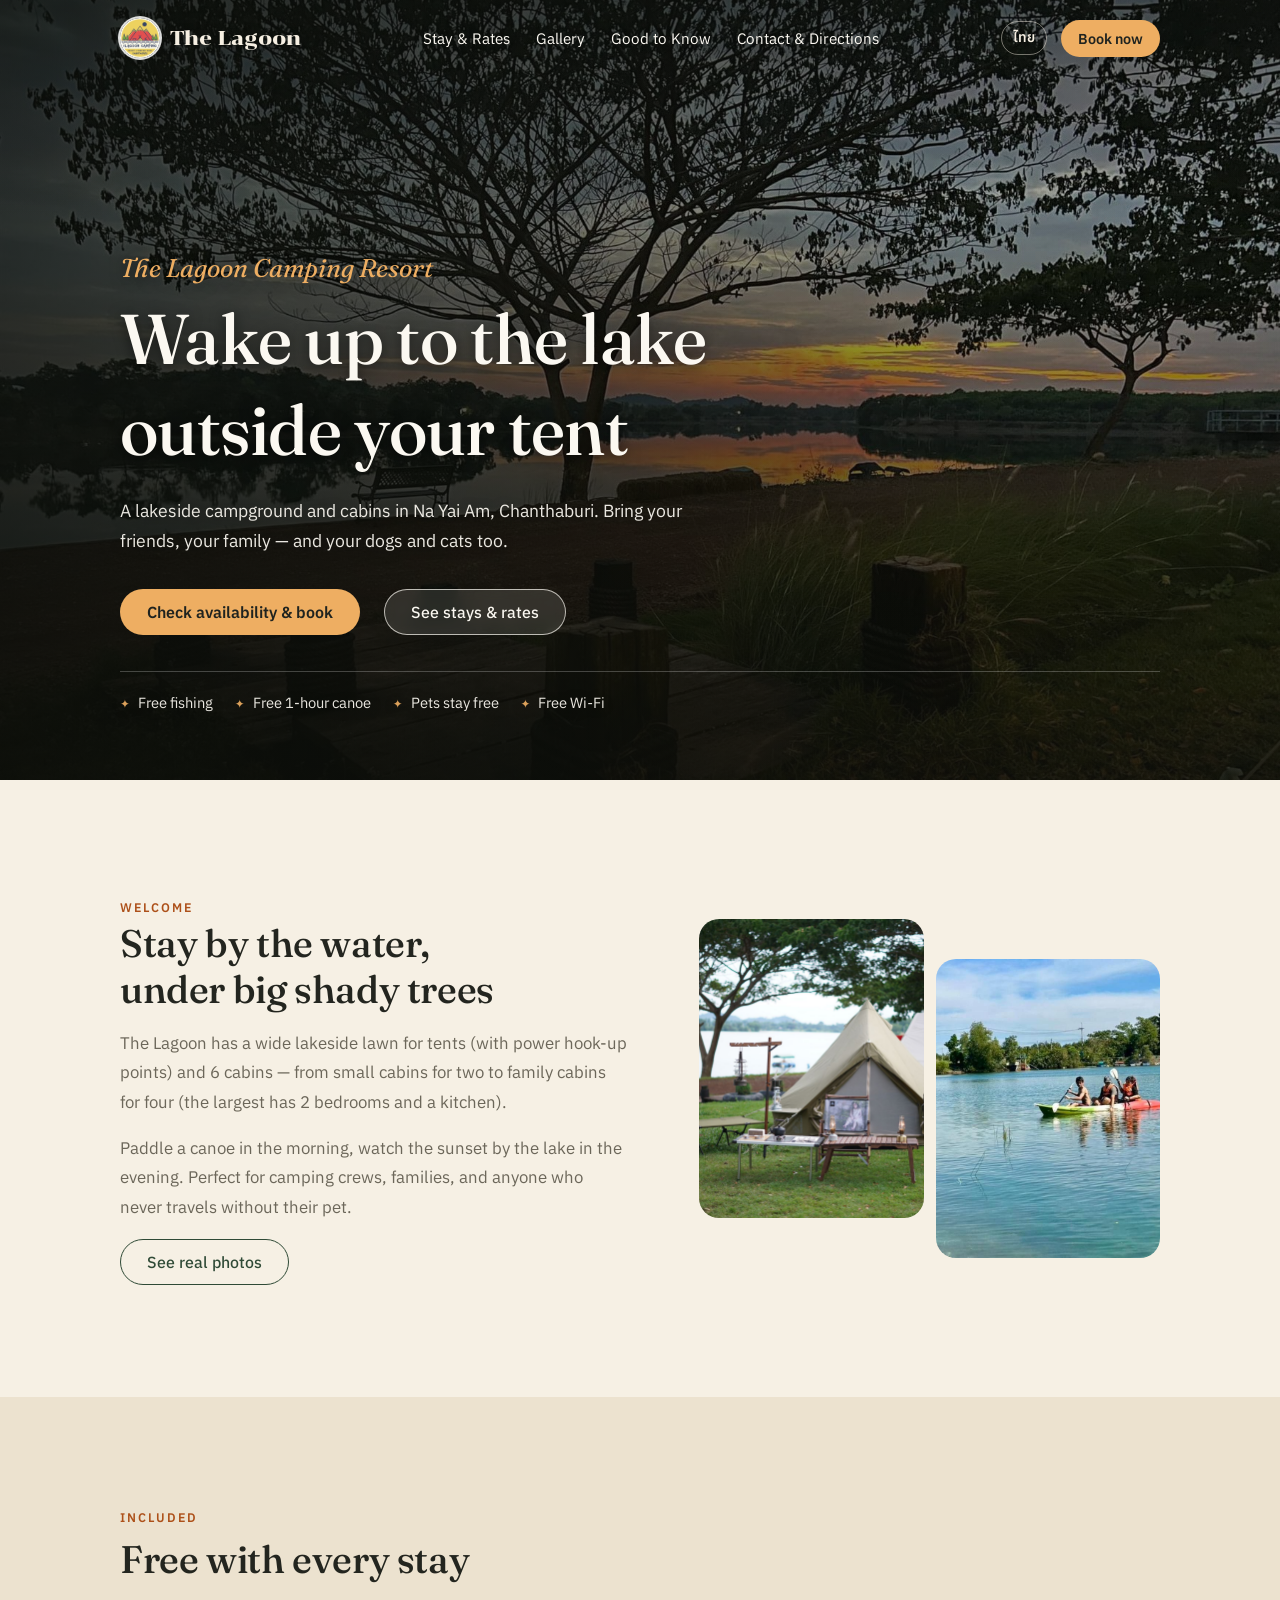
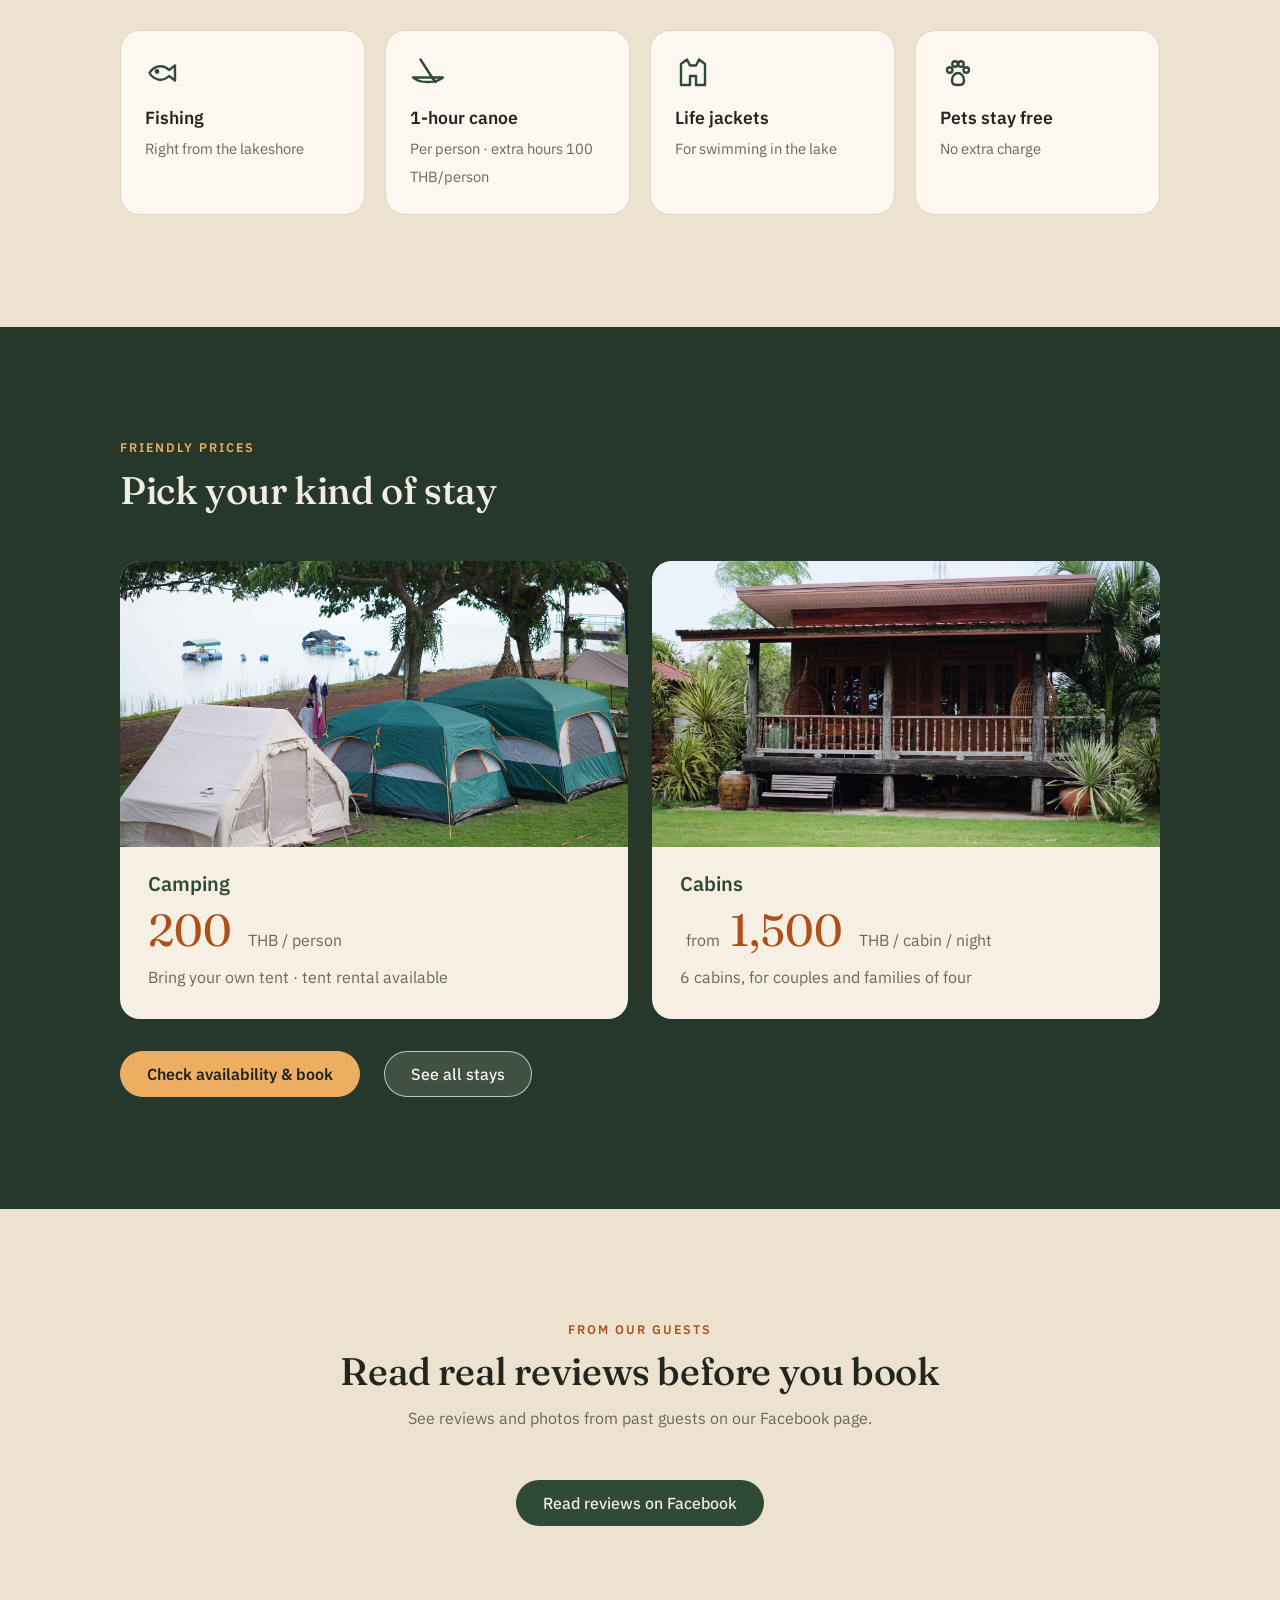
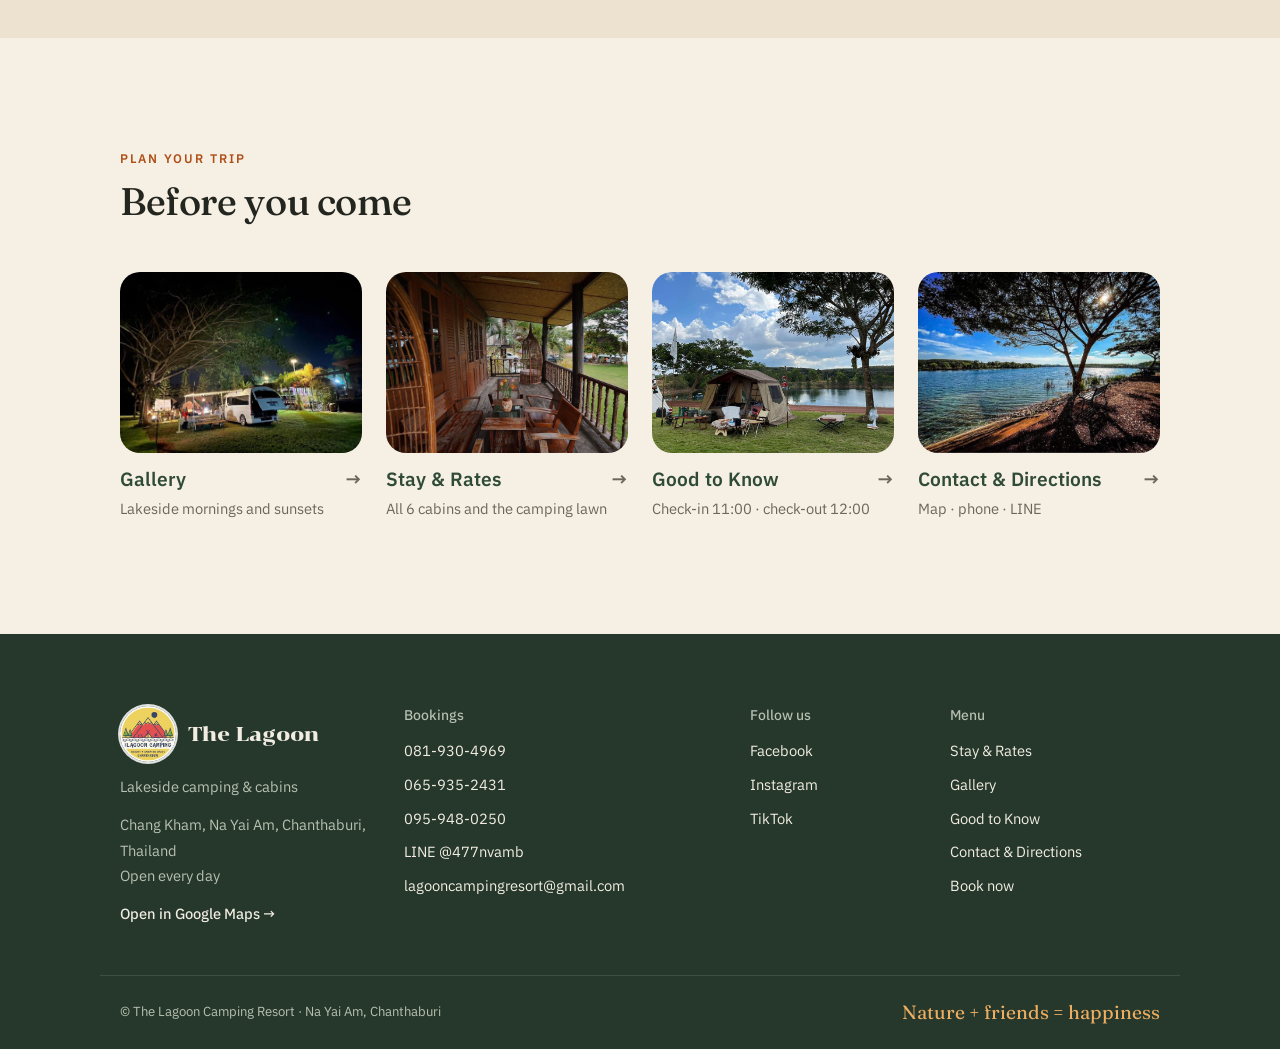
==== commit 5401a786: "รายละเอียดบ้านจากเว็บเดิม (เตียง ห้องน้ำ ครัว) ไทย/อังกฤษ ในหน้าที่พักและหน้าจอง Co-Authored-By: Cla" ====
--- a/en/index.html
+++ b/en/index.html
@@ -50,7 +50,7 @@
         <div>
           <span class="eyebrow">Welcome</span>
           <h2 id="intro-h">Stay by the water, under big shady trees</h2>
-          <p>The Lagoon has a wide lakeside lawn for tents (with power hook-up points) and 6 cabins — from small cabins for two to family houses with a kitchen.</p>
+          <p>The Lagoon has a wide lakeside lawn for tents (with power hook-up points) and 6 cabins — from small cabins for two to family cabins for four (the largest has 2 bedrooms and a kitchen).</p>
           <p>Paddle a canoe in the morning, watch the sunset by the lake in the evening. Perfect for camping crews, families, and anyone who never travels without their pet.</p>
           <div class="btns"><a class="btn btn-outline" href="gallery.html">See real photos</a></div>
         </div>
